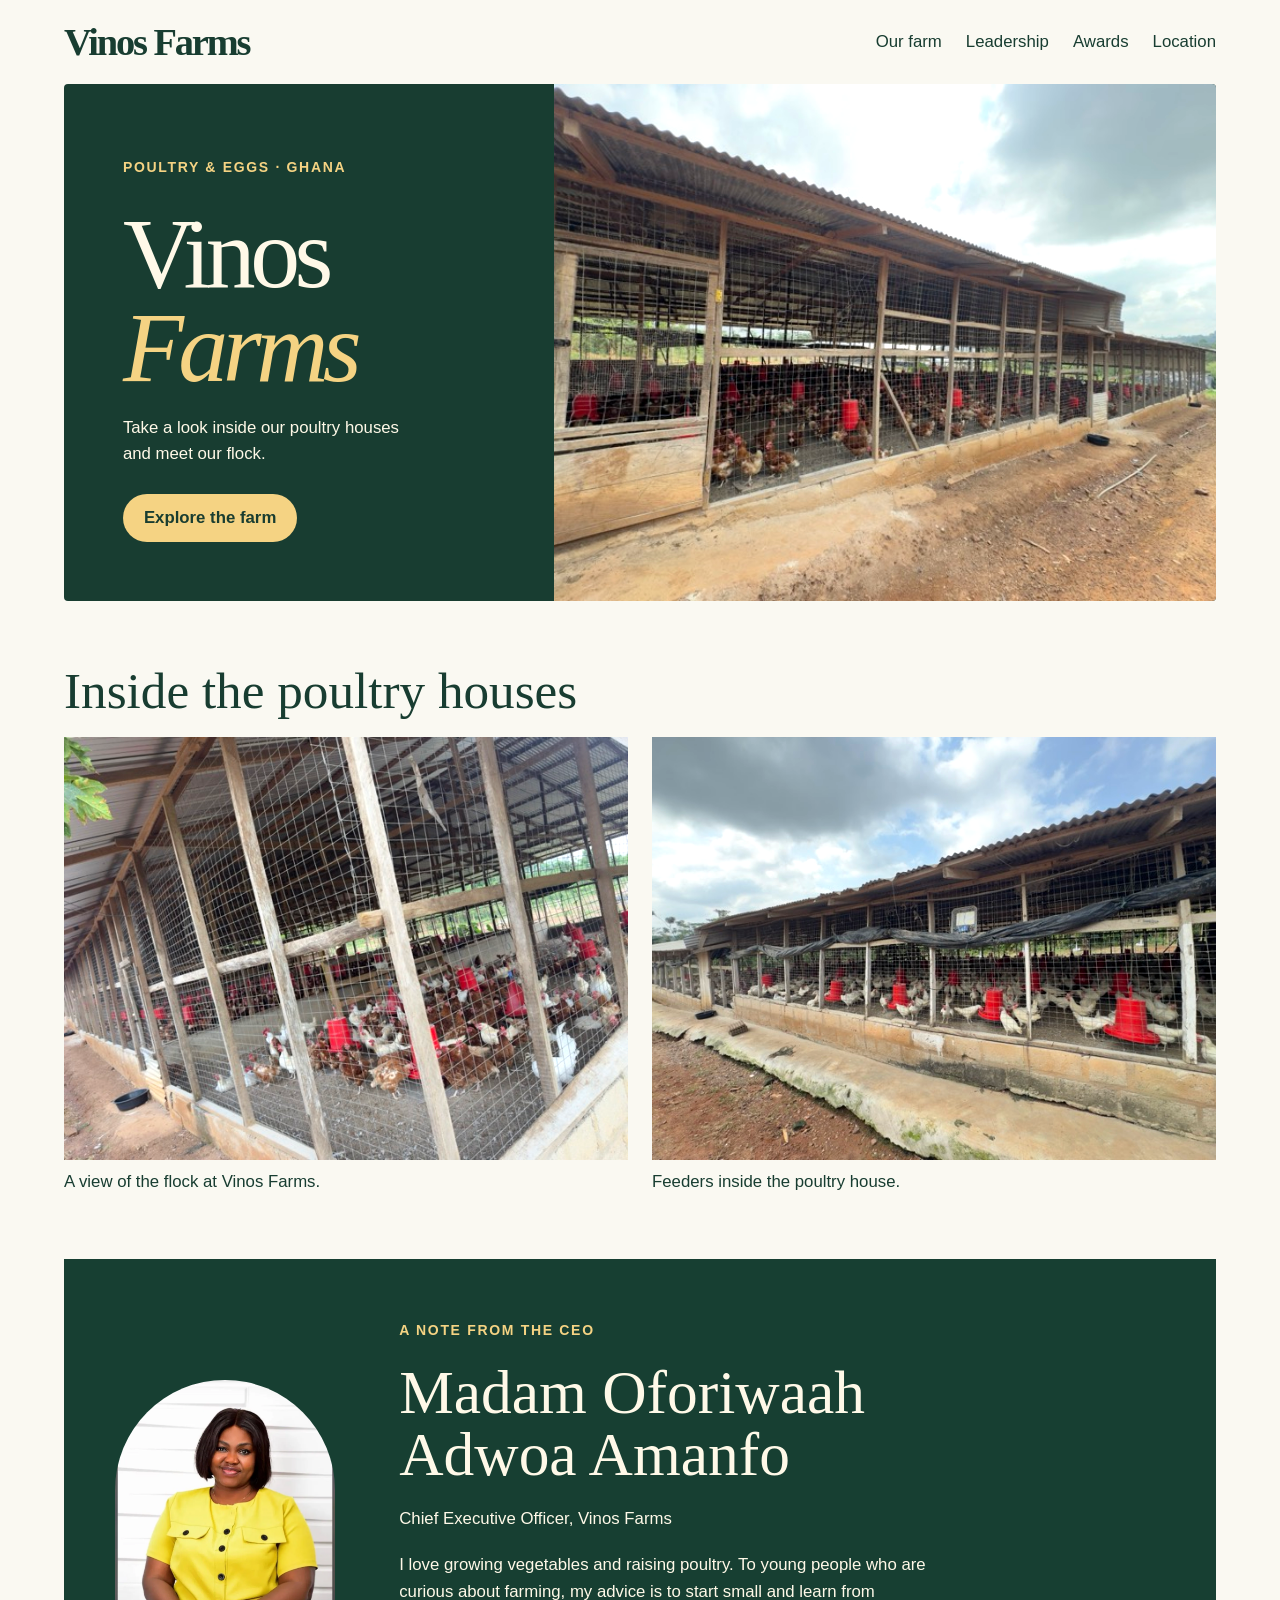
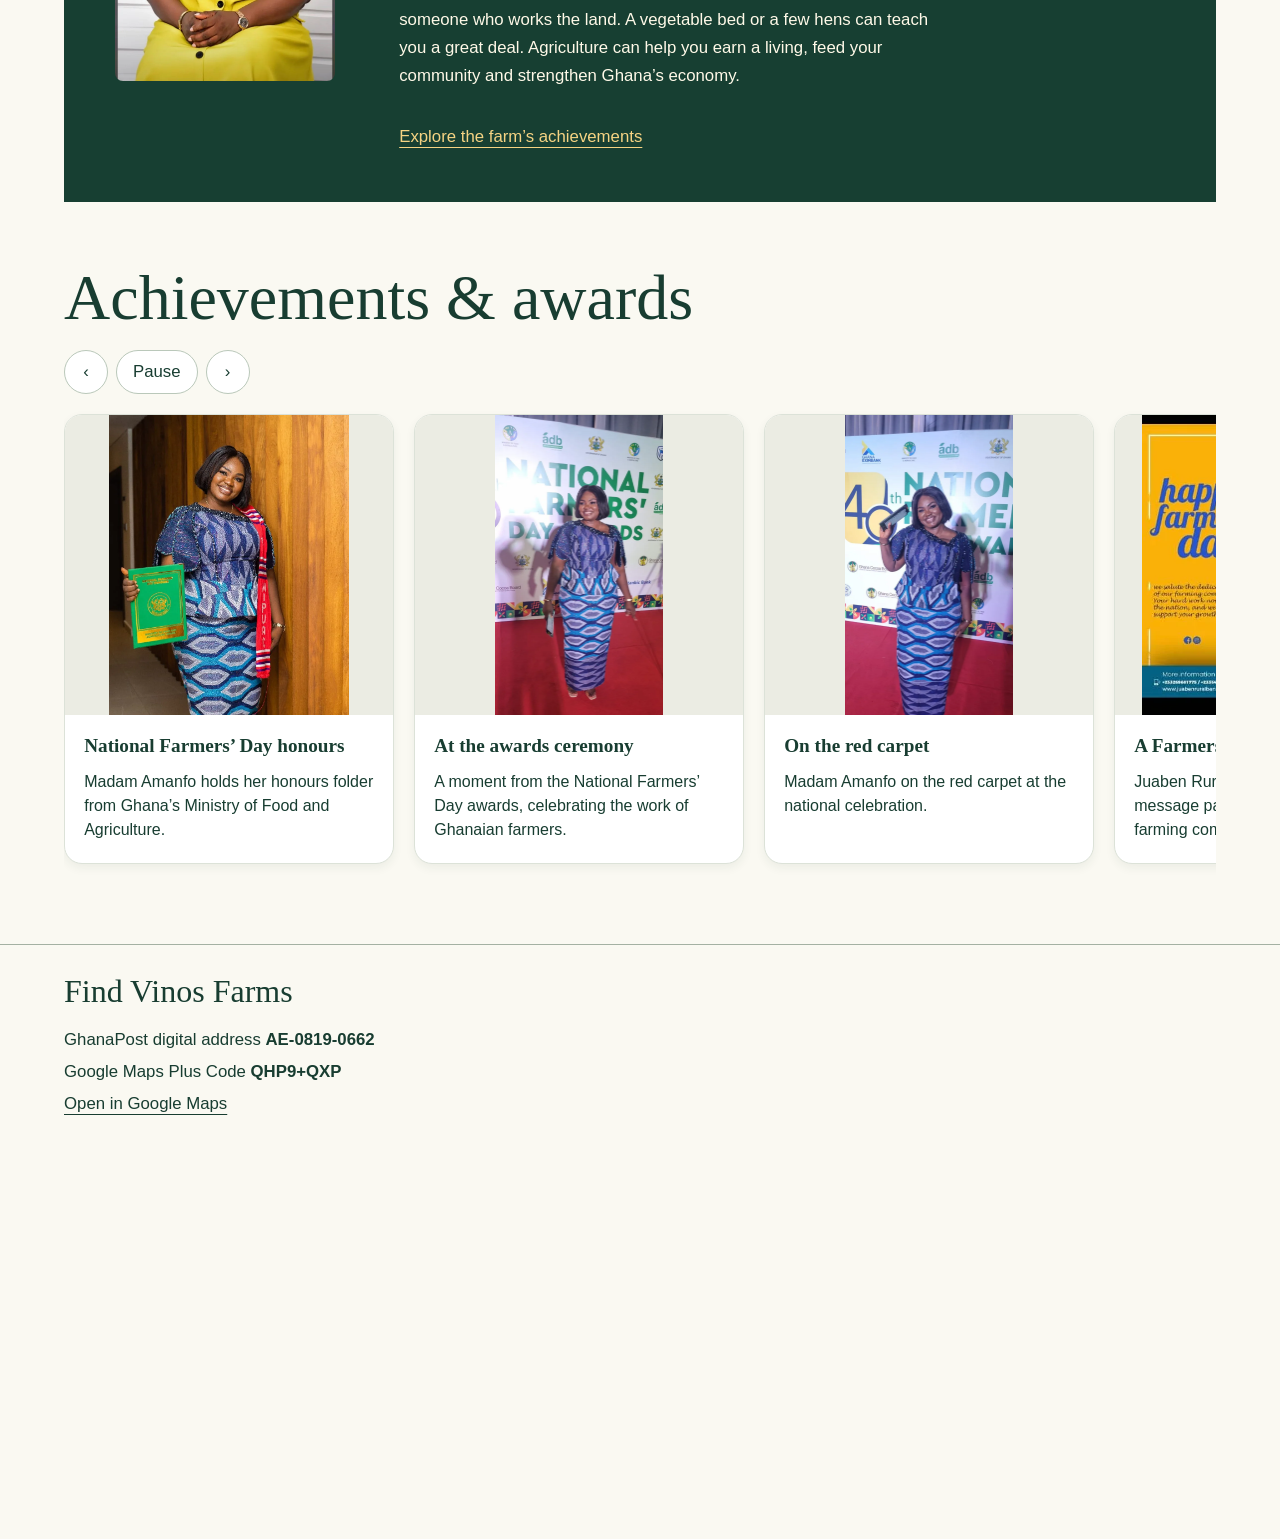
==== index.html @ a743b319 "Refresh cached styles for returning visitors" ====
<!doctype html>
<html lang="en">
<head>
<meta charset="utf-8">
<meta name="viewport" content="width=device-width,initial-scale=1">
<meta name="theme-color" content="#183d31">
<title>Vinos Farms | Poultry &amp; Eggs in Ghana</title>
<meta name="description" content="Explore Vinos Farms, a poultry and egg farm in Ghana. See our flock, meet CEO Madam Oforiwaah Adwoa Amanfo, and find the farm on Google Maps.">
<link rel="canonical" href="https://elvisfrimpong-da.github.io/vinos-farms/">
<link rel="stylesheet" href="styles.css?v=awards-carousel">
</head>
<body>
<header>
<a class="brand" href="#">Vinos Farms</a>
<nav aria-label="Main navigation">
<a href="#farm">Our farm</a>
<a href="#ceo">Leadership</a>
<a href="#awards">Awards</a>
<a href="#location">Location</a>
</nav>
</header>
<main>
<section class="hero">
<div class="intro">
<p class="eyebrow">Poultry &amp; eggs · Ghana</p>
<h1>Vinos <em>Farms</em></h1>
<p>Take a look inside our poultry houses and meet our flock.</p>
<a class="button" href="#farm">Explore the farm</a>
</div>
<img src="images/poultry-house.jpg" alt="View down the length of a Vinos Farms poultry house under a cloudy sky">
</section>
<section class="gallery" id="farm">
<h2>Inside the poultry houses</h2>
<div class="photos">
<figure>
<img loading="lazy" src="images/farm-flock.jpg" alt="A view of the flock at Vinos Farms.">
<figcaption>A view of the flock at Vinos Farms.</figcaption>
</figure>
<figure>
<img loading="lazy" src="images/feeders.jpg" alt="Feeders inside the poultry house.">
<figcaption>Feeders inside the poultry house.</figcaption>
</figure>
</div>
</section>
<section id="ceo" class="leadership">
  <img loading="lazy" src="images/ceo.webp" alt="Madam Oforiwaah Adwoa Amanfo in a yellow dress">
  <div><p class="eyebrow">A note from the CEO</p>
    <h2>Madam Oforiwaah Adwoa Amanfo</h2>
    <p>Chief Executive Officer, Vinos Farms</p>
    <p class="ceo-note">I love growing vegetables and raising poultry. To young people who are curious about farming, my advice is to start small and learn from someone who works the land. A vegetable bed or a few hens can teach you a great deal. Agriculture can help you earn a living, feed your community and strengthen Ghana’s economy.</p>
    <a href="#awards">Explore the farm’s achievements</a>
  </div>
</section>
<section id="awards" class="awards">
  <h2>Achievements &amp; awards</h2>
  <div class="award-controls" hidden>
    <button type="button" id="previous-award" aria-label="Previous award">‹</button>
    <button type="button" id="toggle-awards">Pause</button>
    <button type="button" id="next-award" aria-label="Next award">›</button>
  </div>
  <div class="awards-grid" tabindex="0" role="region" aria-label="Farm recognition photos">
    <figure>
      <a href="images/national-honours.webp"><img loading="lazy" src="images/national-honours.webp" alt="Madam Amanfo holding the green National Farmers’ Day Honours folder."></a>
      <figcaption><strong>National Farmers’ Day honours</strong><p>Madam Amanfo holds her honours folder from Ghana’s Ministry of Food and Agriculture.</p></figcaption>
    </figure>
    <figure>
      <a href="images/awards-portrait.webp"><img loading="lazy" src="images/awards-portrait.webp" alt="Portrait at the National Farmers’ Day awards backdrop."></a>
      <figcaption><strong>At the awards ceremony</strong><p>A moment from the National Farmers’ Day awards, celebrating the work of Ghanaian farmers.</p></figcaption>
    </figure>
    <figure>
      <a href="images/awards-ceremony.webp"><img loading="lazy" src="images/awards-ceremony.webp" alt="A second photograph from the National Farmers’ Day ceremony."></a>
      <figcaption><strong>On the red carpet</strong><p>Madam Amanfo on the red carpet at the national celebration.</p></figcaption>
    </figure>
    <figure>
      <a href="images/farmers-day.webp"><img loading="lazy" src="images/farmers-day.webp" alt="Juaben Rural Bank’s Farmers’ Day poster featuring a poultry farmer."></a>
      <figcaption><strong>A Farmers’ Day tribute</strong><p>Juaben Rural Bank’s Farmers’ Day message pays tribute to Ghana’s farming community.</p></figcaption>
    </figure>
  </div>
</section>
<!-- Add confirmed, dated farm milestones here. -->
</main>
<footer id="location">
<h2>Find Vinos Farms</h2>
<p>GhanaPost digital address <strong>AE-0819-0662</strong>
</p>
<p>Google Maps Plus Code <strong>QHP9+QXP</strong>
</p>
<p>
<a href="https://www.google.com/maps/search/?api=1&amp;query=QHP9%2BQXP%2C%20Ejisu%2C%20Ghana">Open in Google Maps</a>
</p>
<iframe title="Vinos Farms location on Google Maps" loading="lazy" allowfullscreen referrerpolicy="no-referrer-when-downgrade" src="https://maps.google.com/maps?q=QHP9%2BQXP%2C%20Ejisu%2C%20Ghana&amp;z=16&amp;output=embed">
</iframe>
</footer>
<script src="awards.js" defer></script>
</body>
</html>
---- styles.css ----
* {
  box-sizing:border-box
}

html {
  scroll-behavior:smooth
}

body {
  margin:0;
  background:#faf9f2;
  color:#183d31;
  font:1.05rem/1.55 "DM Sans",Arial,sans-serif
}

header,main,footer {
  max-width:1300px;
  margin:auto;
  padding:0 clamp(20px,5vw,75px)
}

header,nav {
  display:flex;
  align-items:center;
  justify-content:space-between;
  gap:24px
}

header {
  padding-block:20px
}

a {
  color:inherit;
  text-underline-offset:5px
}

nav a {
  text-decoration:none
}

nav a:hover {
  text-decoration:underline
}

.brand {
  font:bold 1.6rem Georgia,serif;
  text-decoration:none
}

.hero {
  background:#183d31;
  color:#fff9e8;
  display:grid;
  grid-template-columns: .85fr 1.15fr;
  border-radius:4px;
  overflow:hidden
}

.intro {
  align-self:center;
  padding:clamp(26px,4.6vw,70px)
}

h1,h2 {
  font:normal clamp(2.4rem,5vw,4.8rem)/1.01 Georgia,serif;
  margin:0 0 20px
}

h1 {
  font-size:clamp(3rem,6vw,5.7rem)
}

.intro p {
  max-width:30ch
}

.button {
  background:#f5d383;
  display:inline-block;
  color:#193d30;
  padding:11px 21px;
  border-radius:30px;
  text-decoration:none;
  font-weight:600;
  margin-top:10px
}

img {
  display:block;
  width:100%;
  object-fit:cover;
  filter:brightness(1.035) contrast(1.055) saturate(1.06)
}

.hero img {
  height:100%;
  min-height:390px
}

.gallery {
  padding:64px 0
}

.gallery h2 {
  font-size:clamp(2.4rem,4vw,4rem)
}

.photos {
  display:grid;
  grid-template-columns:1fr 1fr;
  gap:24px
}

figure {
  margin:0
}

figure img {
  aspect-ratio:4/3
}

figcaption {
  margin-top:9px
}

footer {
  padding-block:30px 48px;
  border-top:1px solid #a4b1a3
}

footer h2 {
  font-size:2rem
}

footer p {
  margin:6px 0
}

@media(max-width:700px) {
  header {
  gap:10px
}

nav {
  gap:12px;
  font-size:.94rem
}

.brand {
  font-size:1.28rem
}

.hero,.photos {
  grid-template-columns:1fr
}

.hero img {
  height:auto;
  min-height:0
}

.gallery {
  padding:38px 0
}


}

@media(prefers-reduced-motion:reduce) {
  html {
  scroll-behavior:auto
}


}

 .leadership {
  padding:40px clamp(20px,4vw,60px);
  background:#e5eddf;
  margin-bottom:50px
}

.leadership h2 {
  max-width:18ch
}

.leadership p {
  margin:10px 0
}

iframe {
  width:100%;
  height:340px;
  border:0;
  margin-top:20px
}

@media(max-width:450px) {
  header {
  flex-wrap:wrap
}

nav {
  gap:18px
}


}


.brand { font-size: clamp(2rem, 3vw, 3.1rem); letter-spacing: -.055em; }
header, nav { flex-wrap: wrap; }
.hero h1 { font-size: clamp(4rem, 7.8vw, 7rem); letter-spacing: -.055em; line-height: .94; }
.hero h1 em { display: block; color: #f5d383; font-weight: normal; }
.eyebrow { font-size: .875rem; letter-spacing: .12em; text-transform: uppercase; font-weight: 700; }
.intro .eyebrow { color: #f5d383; margin-bottom: 1.8rem; }
.leadership { display: grid; grid-template-columns: minmax(0, .8fr) minmax(0, 1.2fr); align-items: center; padding: 0; background: #173f32; color: #fff9e8; }
.leadership img { filter: none; height: auto; }
.leadership div { padding: clamp(24px, 5vw, 72px); }
.leadership .eyebrow { color: #f5d383; margin-bottom: 1.25rem; }
.leadership h2 { font-size: clamp(2.4rem, 4.8vw, 4.6rem); }
.leadership a { display: inline-block; color: #f5d383; margin-top: 1rem; }
.awards { margin: 4rem 0; }
.awards h2 { font-size: clamp(2.4rem, 5vw, 4.4rem); }
.awards-grid { display: grid; gap: clamp(14px, 2vw, 28px); grid-template-columns: repeat(4, minmax(0, 1fr)); }
.awards figure img { aspect-ratio: 3/4; object-fit: contain; background: #ebece3; filter: none; }
.awards figcaption { font-family: Georgia, serif; font-size: 1.2rem; }
@media (max-width: 760px) {
  .awards-grid { grid-template-columns: repeat(2, minmax(0, 1fr)); }
  .leadership { grid-template-columns: 1fr; }
  .leadership img { max-height: 520px; object-fit: contain; }
}

.leadership { grid-template-columns: minmax(140px, 220px) 1fr; padding: clamp(24px, 4vw, 60px); gap: clamp(24px, 5vw, 72px); }
.leadership img { width: 100%; max-width: 220px; border-radius: 110px 110px 8px 8px; }
.leadership div { padding: 0; }
.leadership .ceo-note { max-width: 58ch; margin-block: 1.2rem; line-height: 1.65; }
.award-controls { display: flex; gap: .5rem; margin-bottom: 1rem; }
.award-controls[hidden] { display: none; }
.award-controls button { background: #fff; border: 1px solid #bac8ba; color: #183d31; border-radius: 2rem; min-width: 44px; min-height: 44px; padding: .45rem 1rem; font: inherit; cursor: pointer; }
.awards-grid { display: flex; gap: 20px; overflow-x: auto; scroll-snap-type: x mandatory; padding: 4px 2px 16px; }
.awards-grid figure { flex: 0 0 min(78%, 330px); scroll-snap-align: start; background: white; border: 1px solid #dce2d8; border-radius: 18px; overflow: hidden; box-shadow: 0 4px 10px #183d3110; }
.awards-grid figure img { height: clamp(210px, 28vw, 300px); aspect-ratio: auto; }
.awards-grid figcaption { padding: 1rem 1.2rem 1.3rem; margin: 0; }
.awards-grid figcaption p { font: 1rem/1.5 Arial, sans-serif; margin: .55rem 0 0; }
@media (max-width: 640px) {
  .leadership { grid-template-columns: 1fr; }
  .leadership img { max-width: 140px; }
}
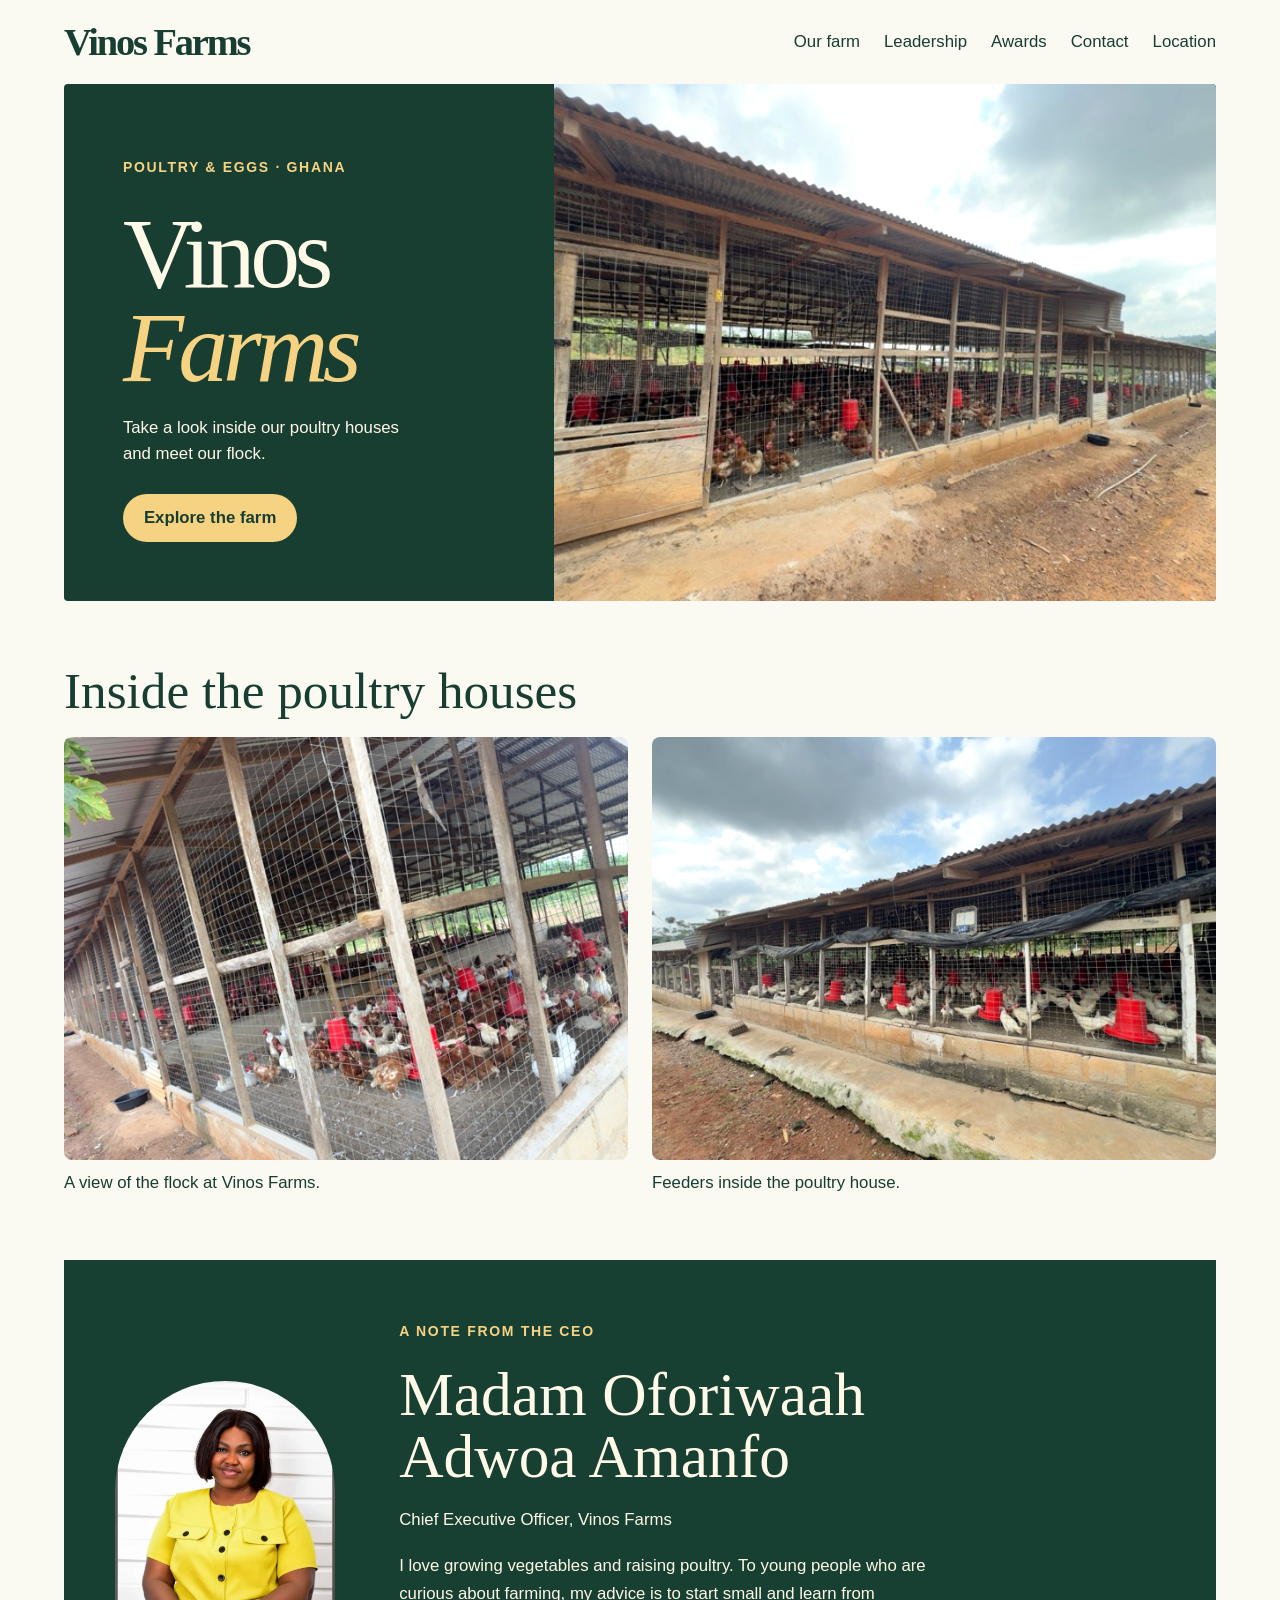
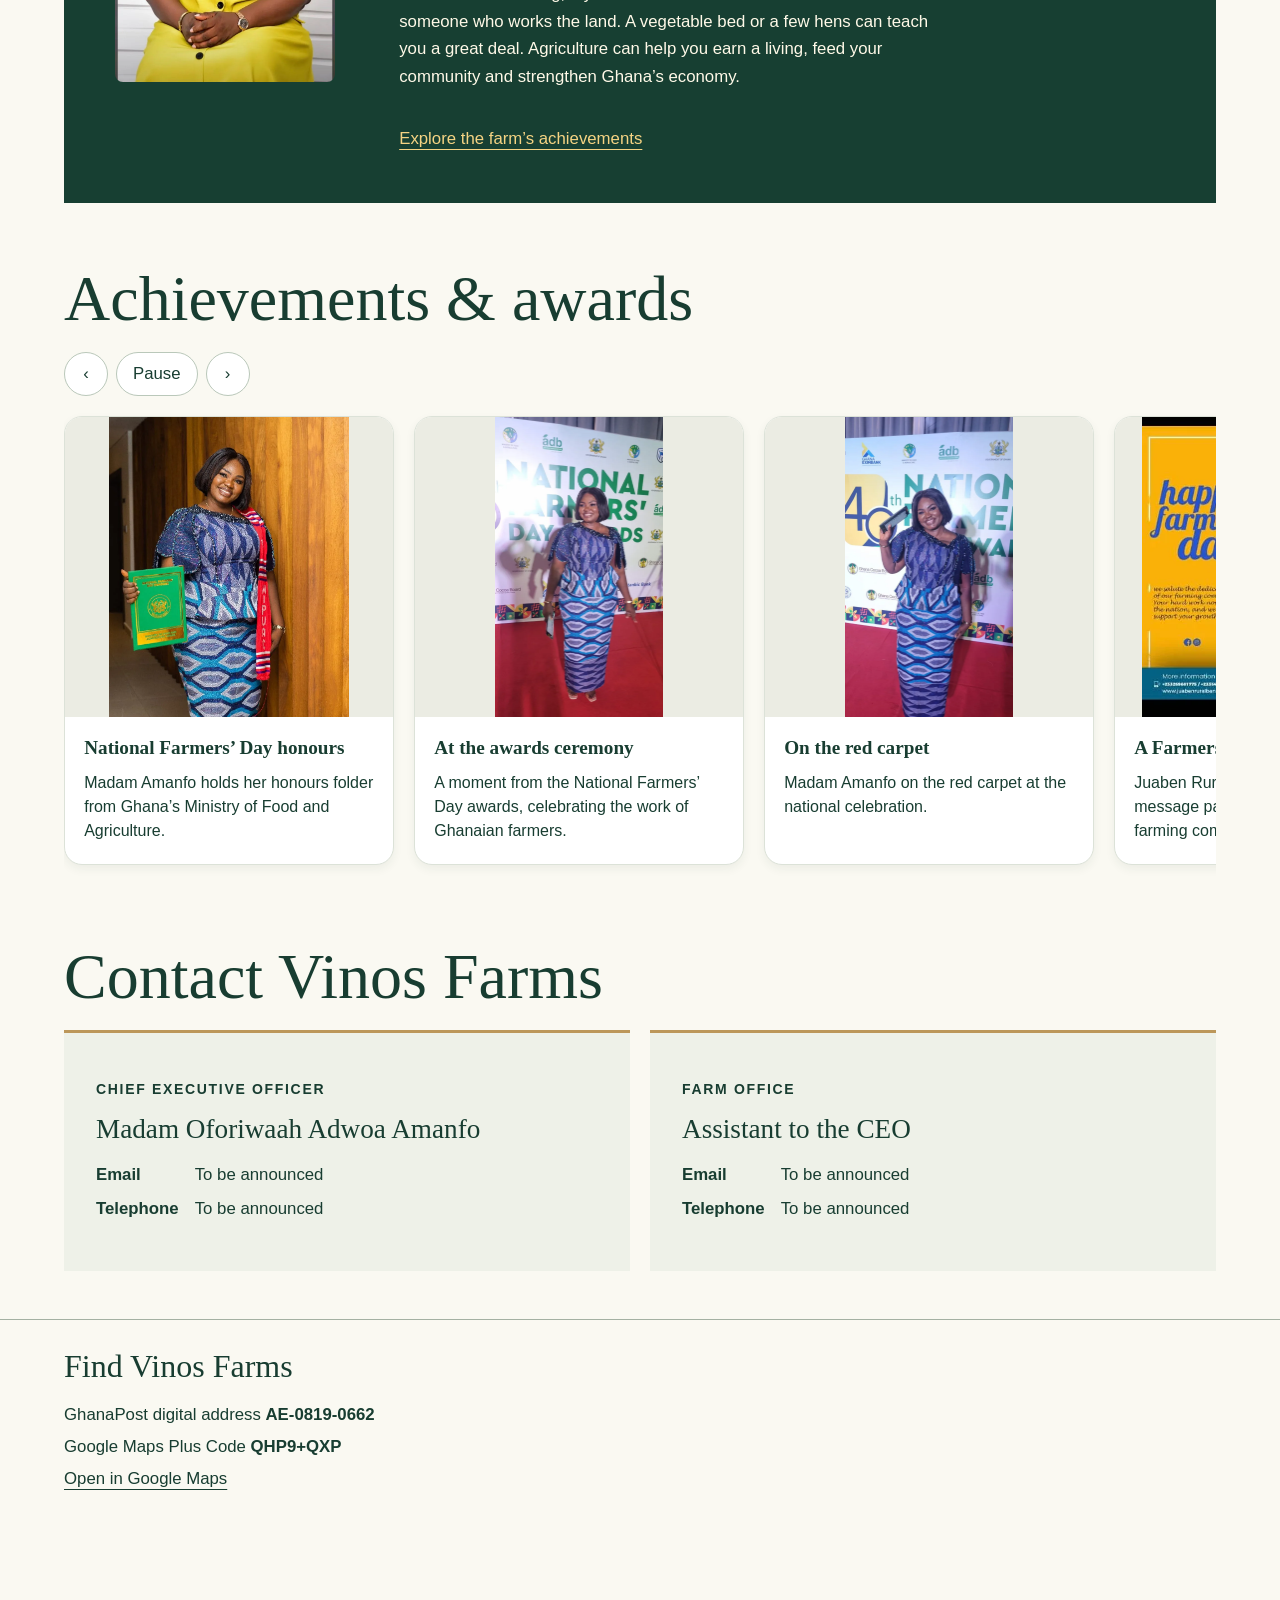
==== commit fefa4ec2: "Align poultry photos, add farm contacts and advance each awards card automatically" ====
--- a/index.html
+++ b/index.html
@@ -7,7 +7,7 @@
 <title>Vinos Farms | Poultry &amp; Eggs in Ghana</title>
 <meta name="description" content="Explore Vinos Farms, a poultry and egg farm in Ghana. See our flock, meet CEO Madam Oforiwaah Adwoa Amanfo, and find the farm on Google Maps.">
 <link rel="canonical" href="https://elvisfrimpong-da.github.io/vinos-farms/">
-<link rel="stylesheet" href="styles.css?v=awards-carousel">
+<link rel="stylesheet" href="styles.css?v=gallery-contact">
 </head>
 <body>
 <header>
@@ -16,6 +16,7 @@
 <a href="#farm">Our farm</a>
 <a href="#ceo">Leadership</a>
 <a href="#awards">Awards</a>
+<a href="#contact">Contact</a>
 <a href="#location">Location</a>
 </nav>
 </header>
@@ -77,7 +78,25 @@
     </figure>
   </div>
 </section>
-<!-- Add confirmed, dated farm milestones here. -->
+<section id="contact" class="contacts" aria-labelledby="contact-heading">
+  <h2 id="contact-heading">Contact Vinos Farms</h2>
+  <div class="contact-grid">
+    <article>
+      <p class="eyebrow">Chief Executive Officer</p>
+      <h3>Madam Oforiwaah Adwoa Amanfo</h3>
+      <!-- Replace the text in each dd with the public email or telephone number. -->
+      <dl><dt>Email</dt><dd>To be announced</dd>
+          <dt>Telephone</dt><dd>To be announced</dd></dl>
+    </article>
+    <article>
+      <p class="eyebrow">Farm office</p>
+      <h3>Assistant to the CEO</h3>
+      <!-- Add the assistant’s name above and public contact details below. -->
+      <dl><dt>Email</dt><dd>To be announced</dd>
+          <dt>Telephone</dt><dd>To be announced</dd></dl>
+    </article>
+  </div>
+</section>
 </main>
 <footer id="location">
 <h2>Find Vinos Farms</h2>
@@ -91,6 +110,6 @@
 <iframe title="Vinos Farms location on Google Maps" loading="lazy" allowfullscreen referrerpolicy="no-referrer-when-downgrade" src="https://maps.google.com/maps?q=QHP9%2BQXP%2C%20Ejisu%2C%20Ghana&amp;z=16&amp;output=embed">
 </iframe>
 </footer>
-<script src="awards.js" defer></script>
+<script src="awards.js?v=autoplay" defer></script>
 </body>
 </html>
--- a/styles.css
+++ b/styles.css
@@ -249,3 +249,24 @@
   .leadership { grid-template-columns: 1fr; }
   .leadership img { max-width: 140px; }
 }
+
+.photos { grid-template-columns: repeat(2, minmax(0, 1fr)); align-items: start; }
+.photos figure { min-width: 0; }
+.photos img { width: 100%; height: auto; aspect-ratio: 4 / 3; object-fit: cover; border-radius: 8px; }
+.photos figcaption { margin: 0; padding-top: .65rem; }
+nav { row-gap: .4rem; }
+.contacts { margin: 3rem 0; }
+.contact-grid { display: grid; grid-template-columns: repeat(2, minmax(0, 1fr)); gap: 1.25rem; }
+.contact-grid article { padding: clamp(1.25rem, 3vw, 2rem); border-top: 3px solid #bc975a; background: #eef1e8; }
+.contact-grid h3 { font: normal 1.7rem Georgia, serif; margin: .5rem 0 1rem; }
+.contact-grid dl { display: grid; grid-template-columns: max-content 1fr; gap: .5rem 1rem; }
+.contact-grid dd { margin: 0; overflow-wrap: anywhere; }
+.contact-grid dt { font-weight: 600; }
+.awards-grid { --card-width: min(78%, 330px); }
+.awards-grid figure { flex-basis: var(--card-width); }
+.awards-grid::after { content: ""; flex: 0 0 max(0px, calc(100% - var(--card-width) - 20px)); }
+@media (max-width: 600px) {
+  .photos { gap: 12px; }
+  .photos figcaption { font-size: .94rem; }
+  .contact-grid { grid-template-columns: 1fr; }
+}
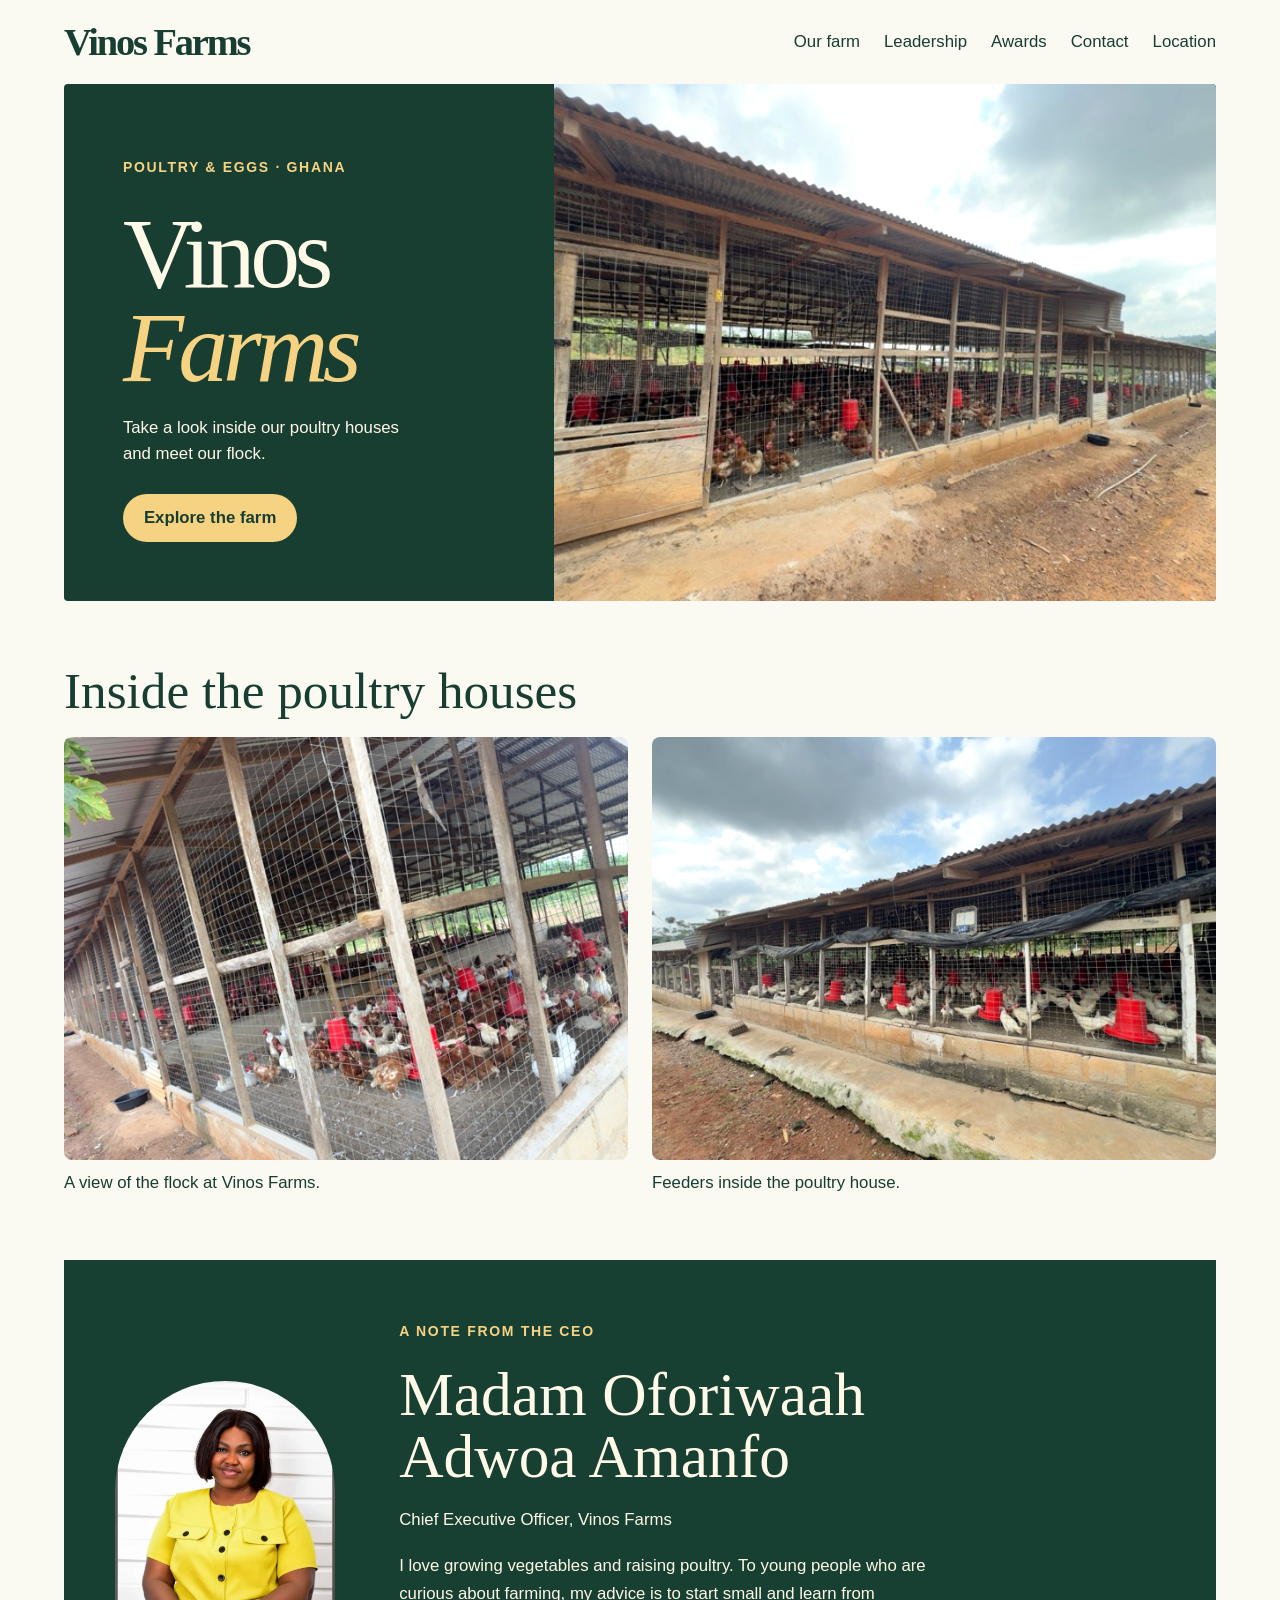
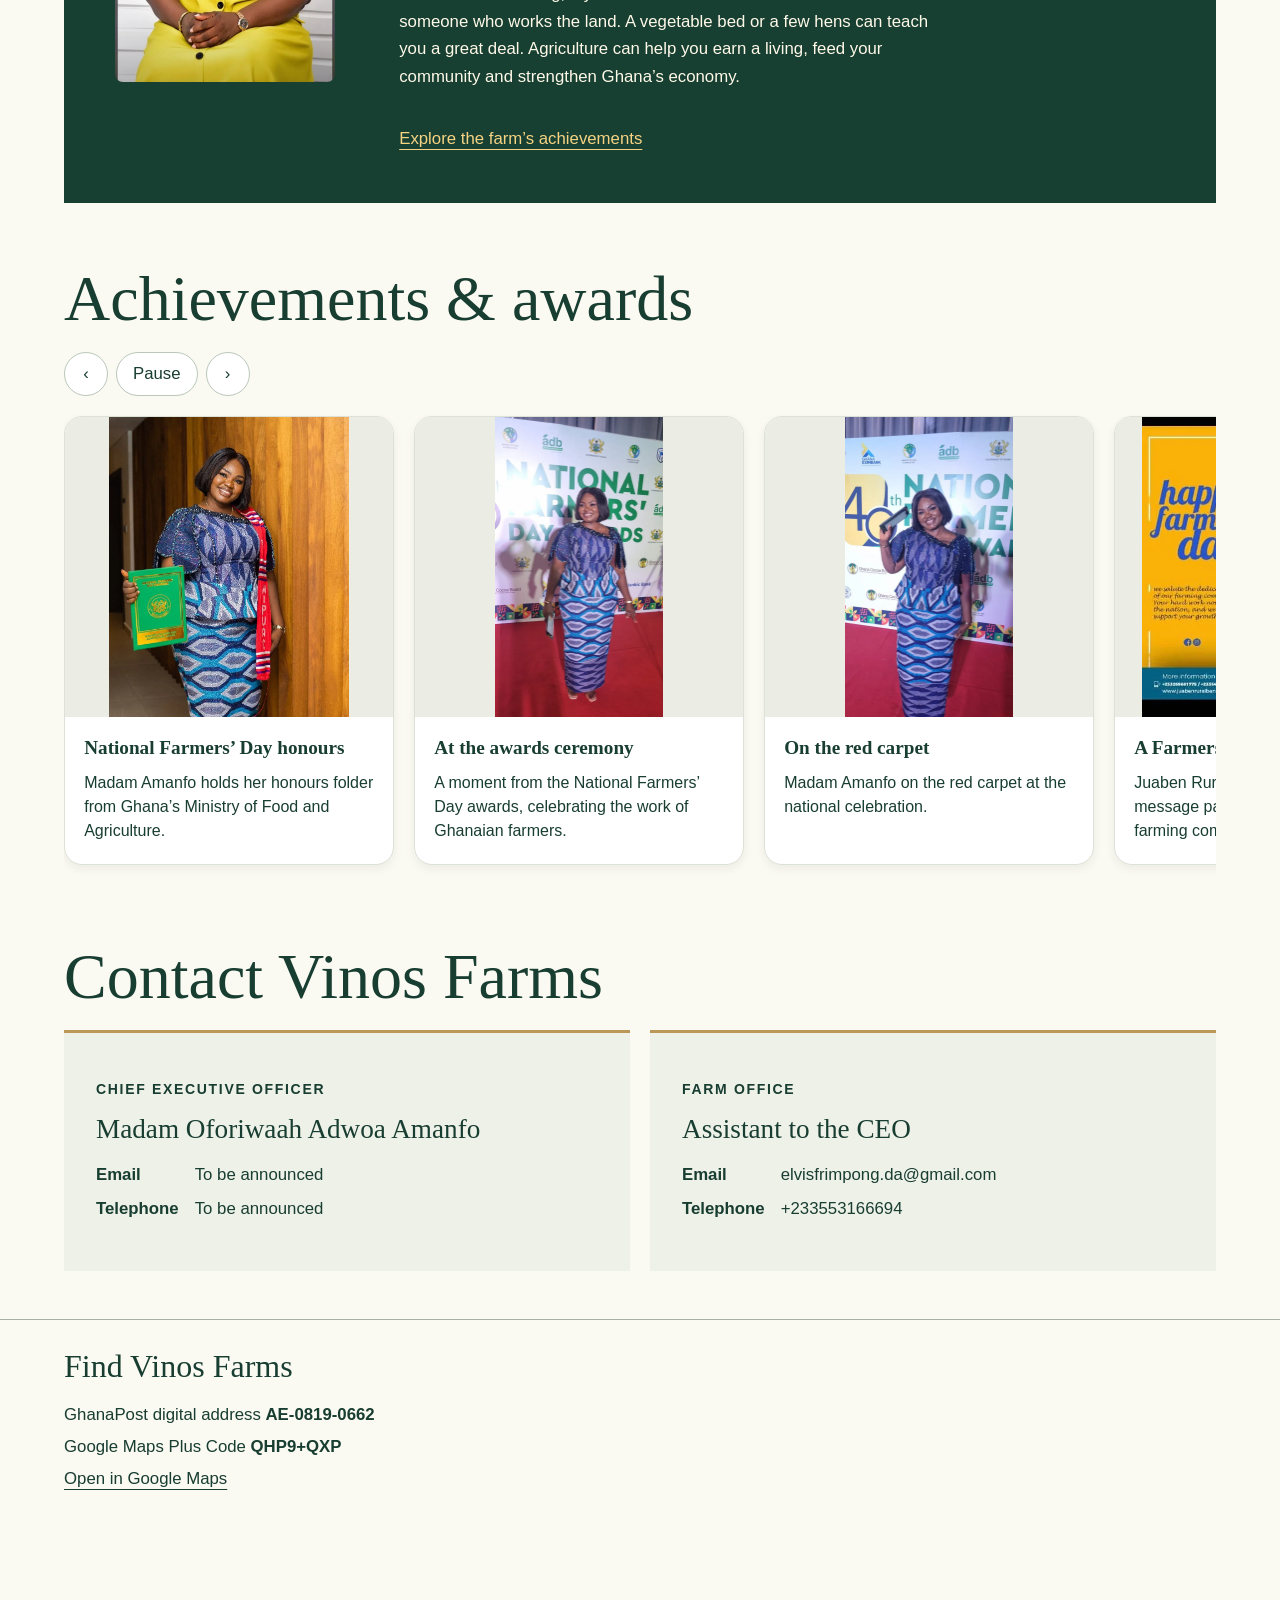
==== commit 8cddf4f3: "Update contact details for assistant to the CEO" ====
--- a/index.html
+++ b/index.html
@@ -92,8 +92,8 @@
       <p class="eyebrow">Farm office</p>
       <h3>Assistant to the CEO</h3>
       <!-- Add the assistant’s name above and public contact details below. -->
-      <dl><dt>Email</dt><dd>To be announced</dd>
-          <dt>Telephone</dt><dd>To be announced</dd></dl>
+      <dl><dt>Email</dt><dd>elvisfrimpong.da@gmail.com</dd>
+          <dt>Telephone</dt><dd>+233553166694</dd></dl>
     </article>
   </div>
 </section>
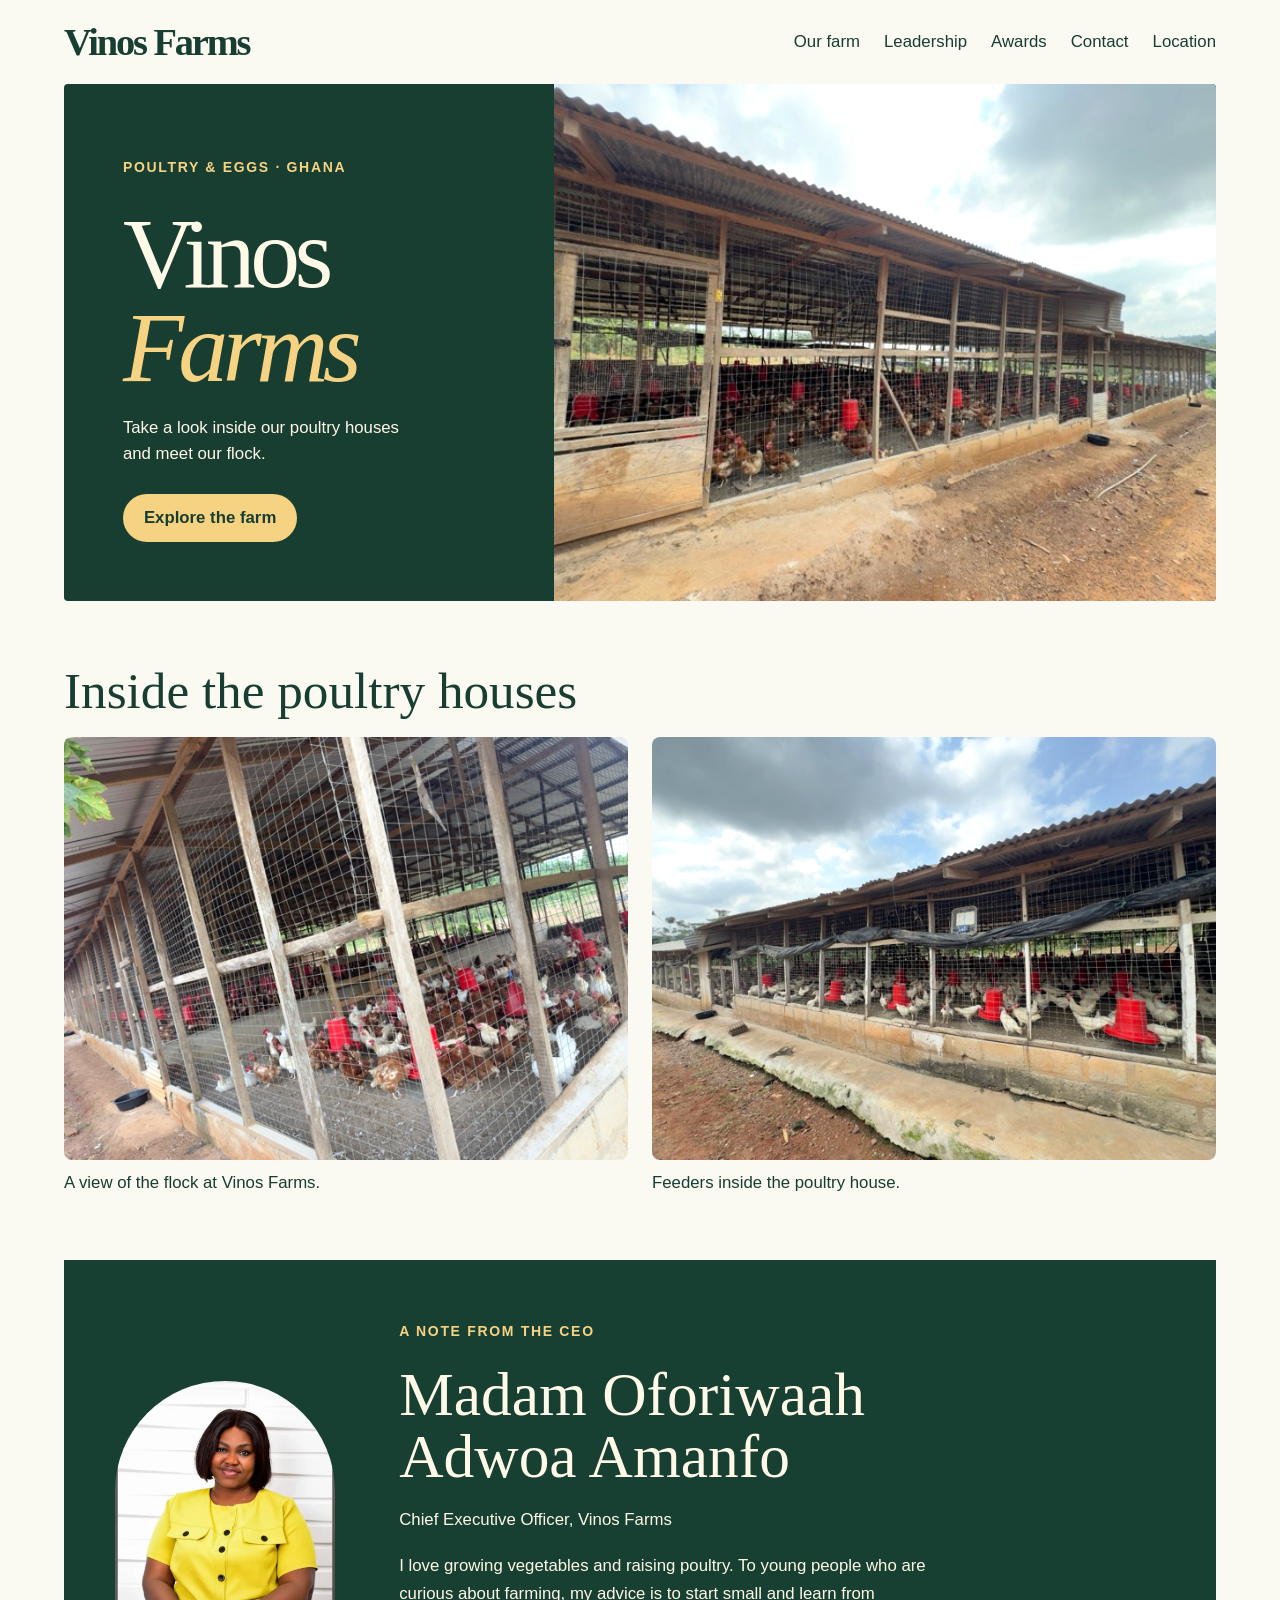
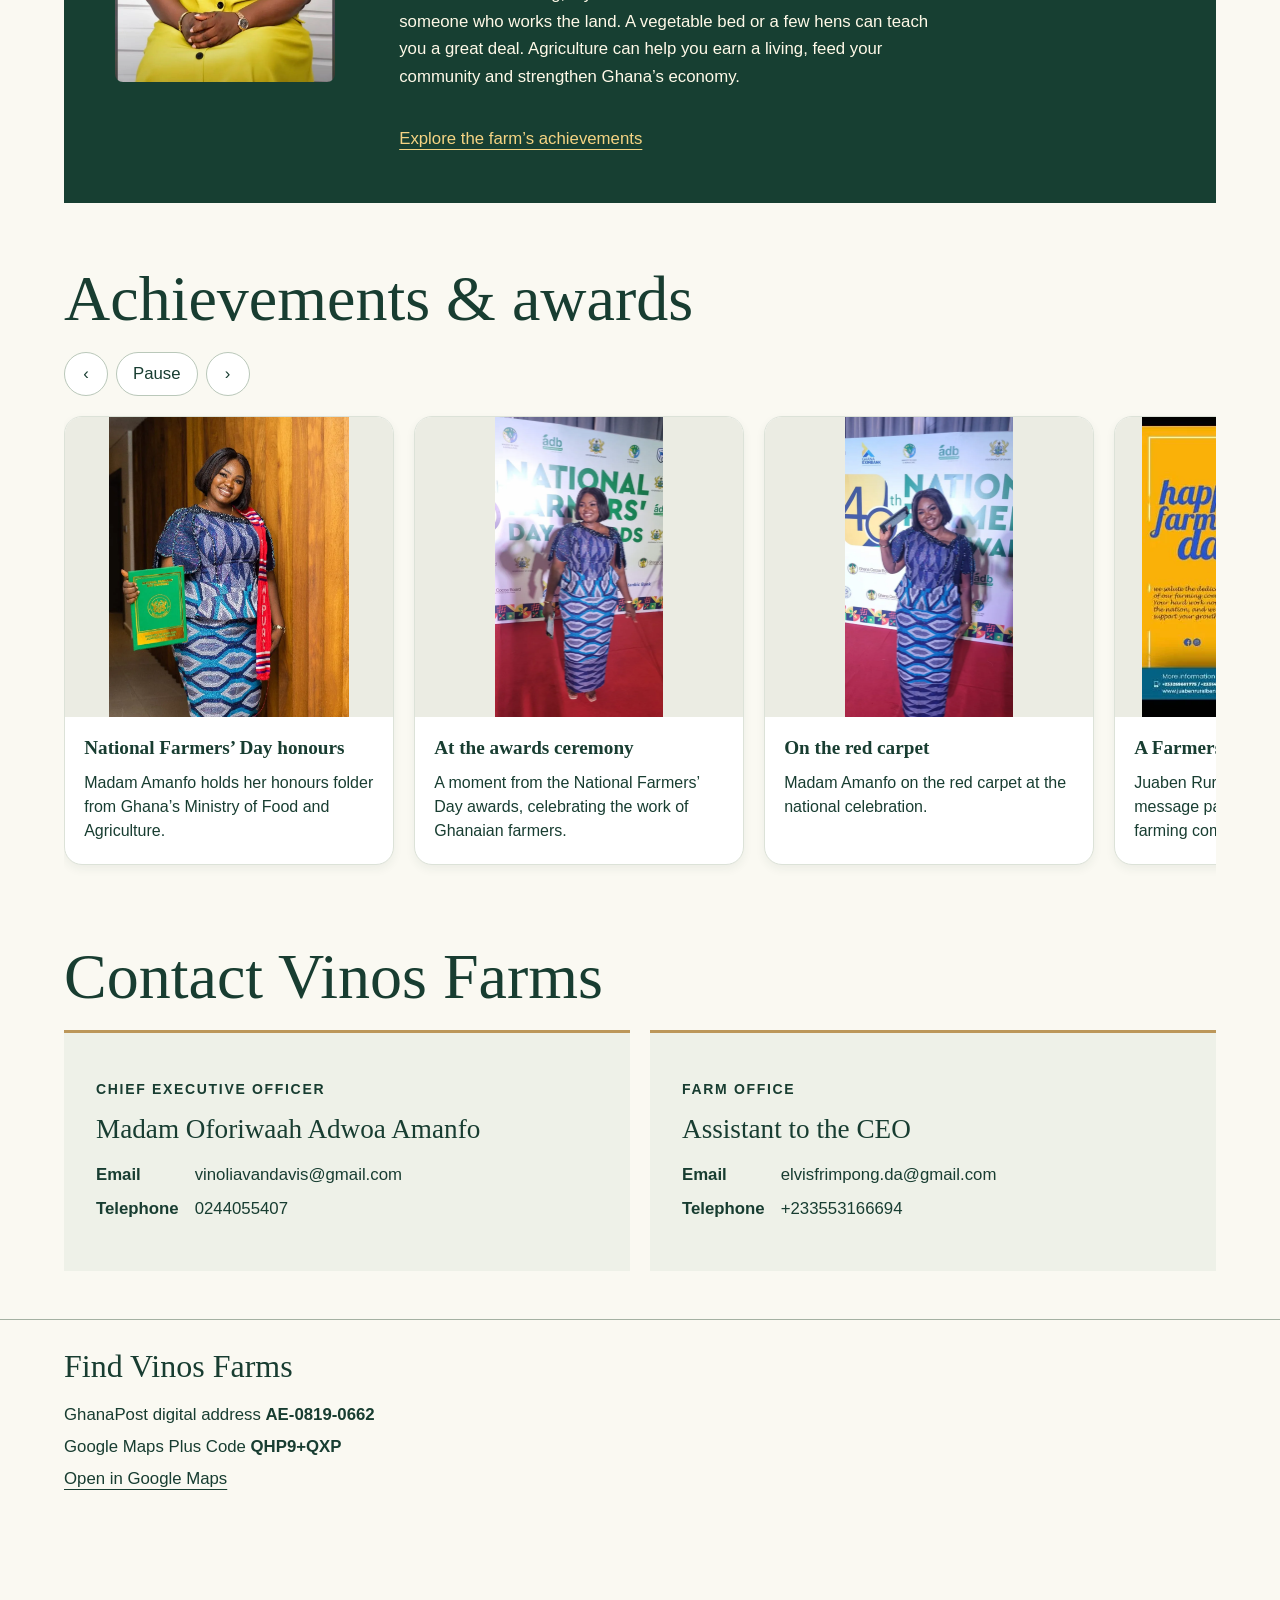
==== commit 99d9ec5b: "Update contact information for CEO" ====
--- a/index.html
+++ b/index.html
@@ -85,8 +85,8 @@
       <p class="eyebrow">Chief Executive Officer</p>
       <h3>Madam Oforiwaah Adwoa Amanfo</h3>
       <!-- Replace the text in each dd with the public email or telephone number. -->
-      <dl><dt>Email</dt><dd>To be announced</dd>
-          <dt>Telephone</dt><dd>To be announced</dd></dl>
+      <dl><dt>Email</dt><dd>vinoliavandavis@gmail.com</dd>
+          <dt>Telephone</dt><dd>0244055407</dd></dl>
     </article>
     <article>
       <p class="eyebrow">Farm office</p>
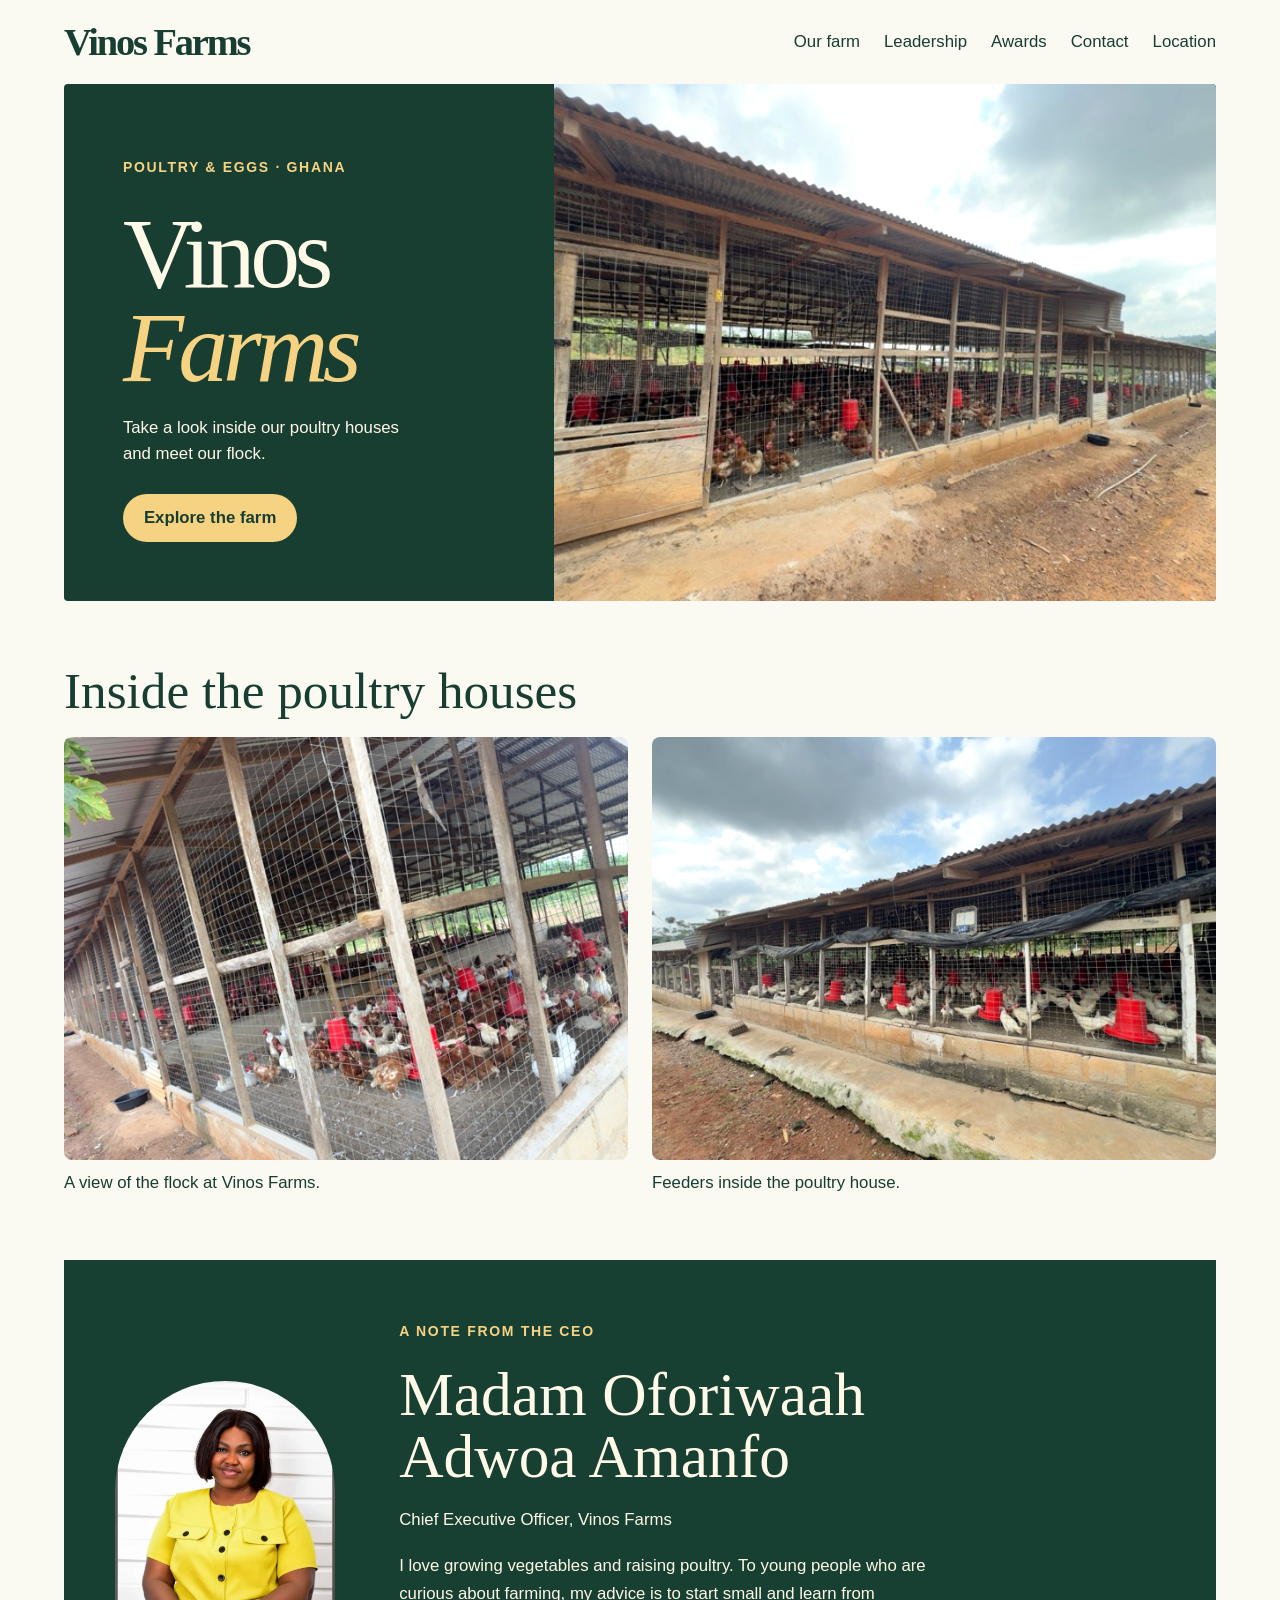
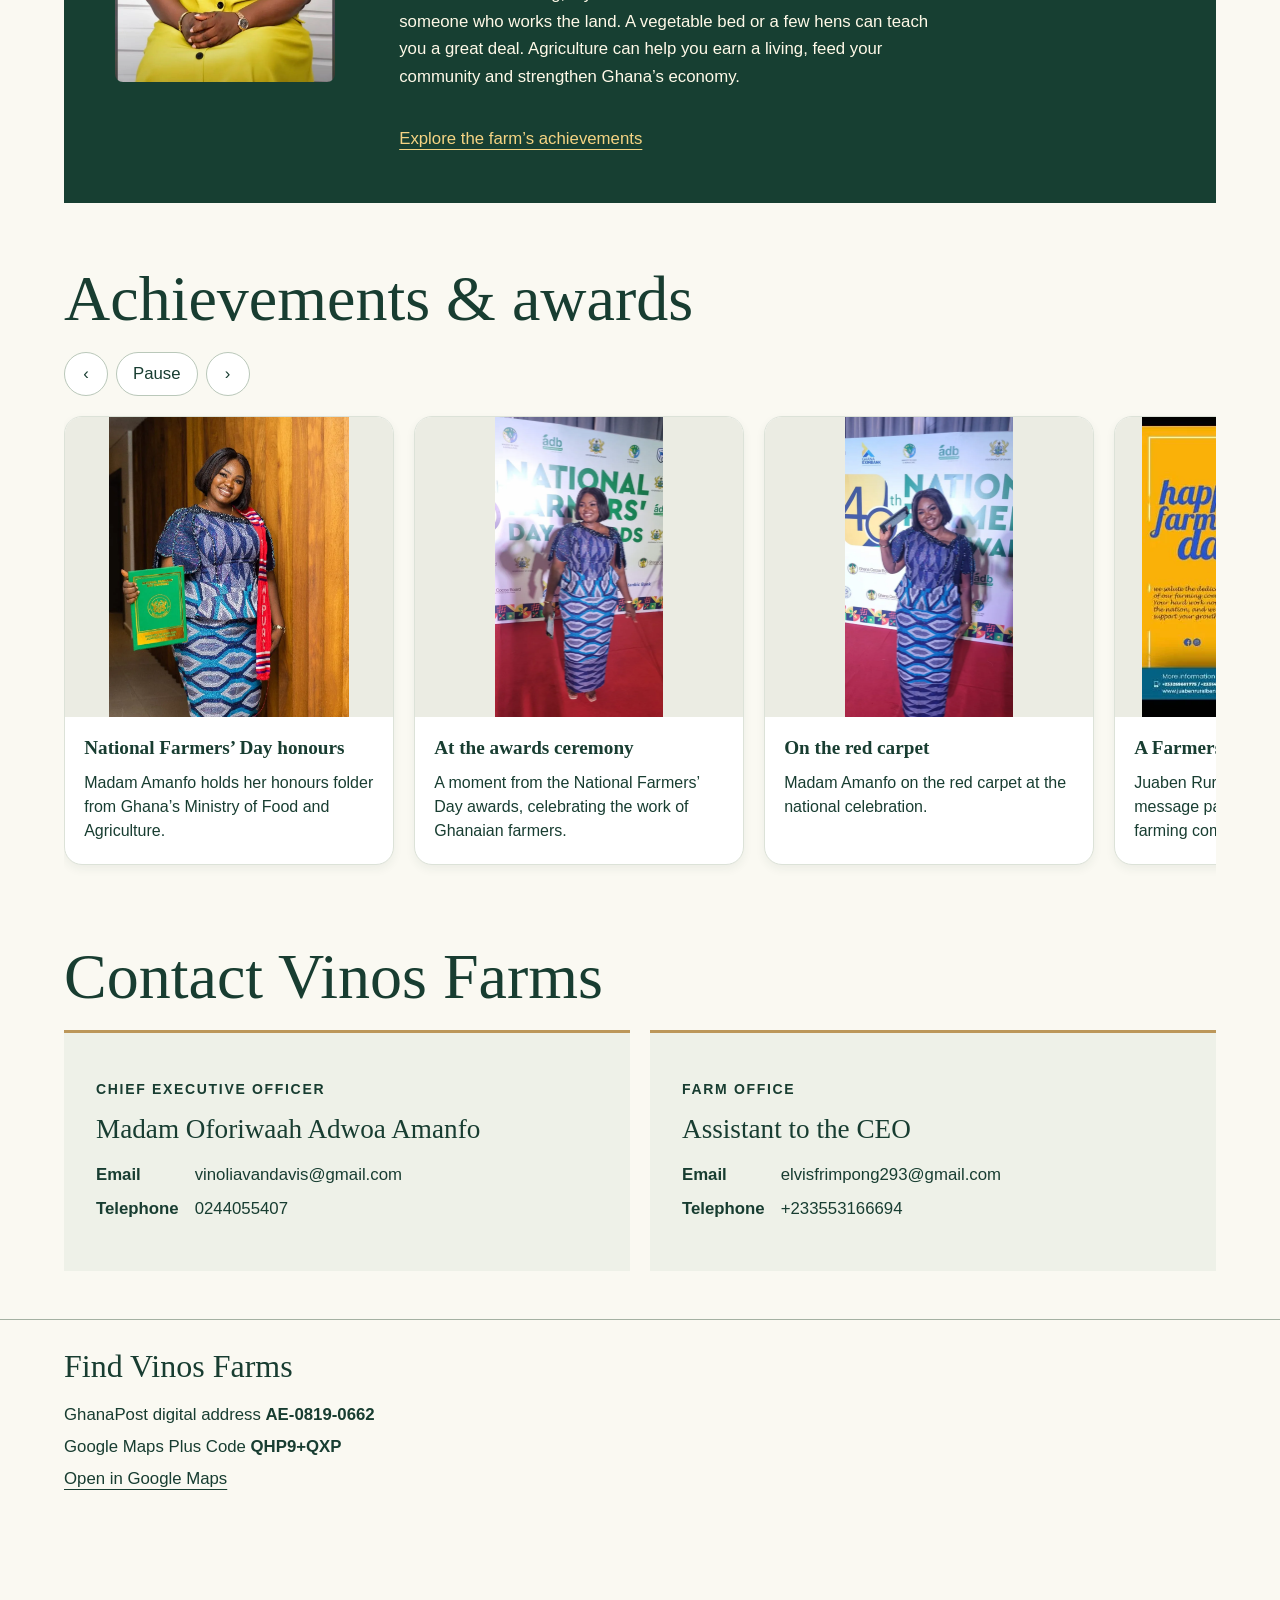
==== commit c1d15a4f: "Update index.html" ====
--- a/index.html
+++ b/index.html
@@ -92,7 +92,7 @@
       <p class="eyebrow">Farm office</p>
       <h3>Assistant to the CEO</h3>
       <!-- Add the assistant’s name above and public contact details below. -->
-      <dl><dt>Email</dt><dd>elvisfrimpong.da@gmail.com</dd>
+      <dl><dt>Email</dt><dd>elvisfrimpong293@gmail.com</dd>
           <dt>Telephone</dt><dd>+233553166694</dd></dl>
     </article>
   </div>
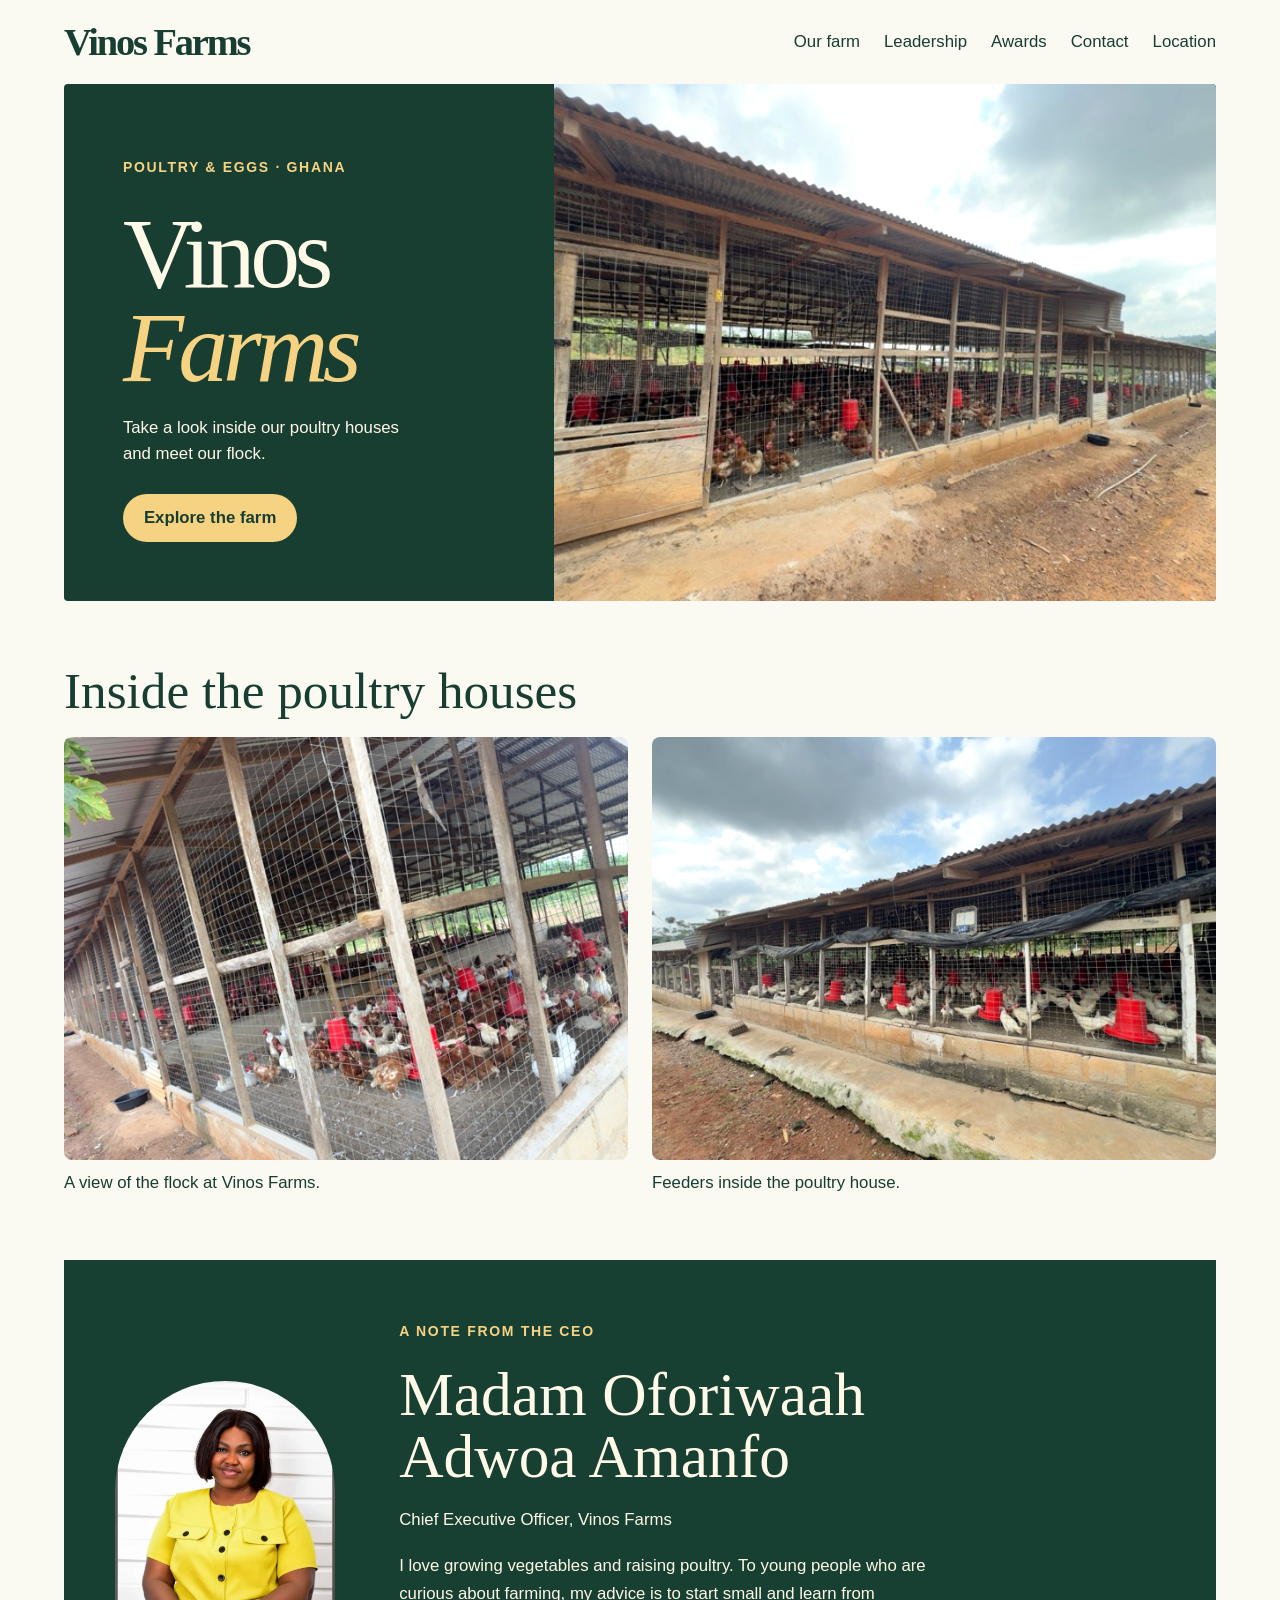
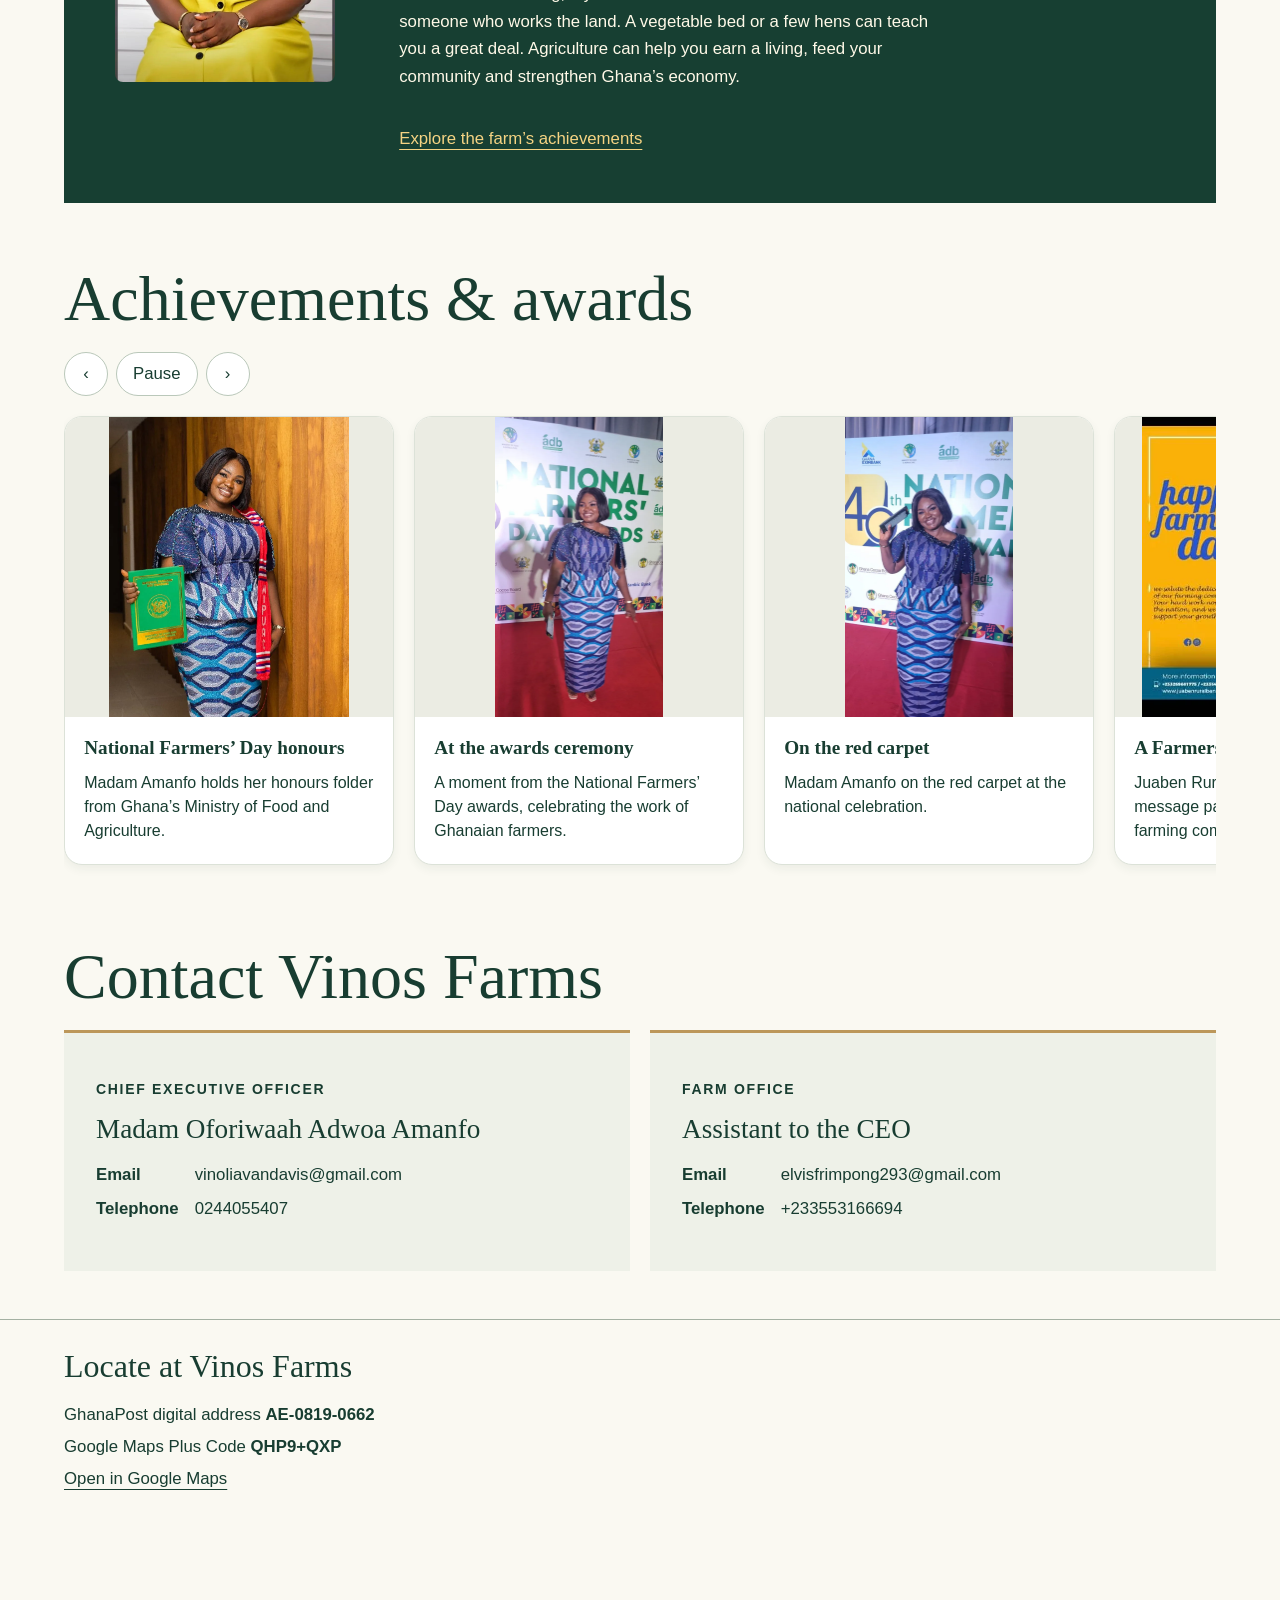
==== commit 5359cc3f: "Update contact details and modify footer heading" ====
--- a/index.html
+++ b/index.html
@@ -84,14 +84,12 @@
     <article>
       <p class="eyebrow">Chief Executive Officer</p>
       <h3>Madam Oforiwaah Adwoa Amanfo</h3>
-      <!-- Replace the text in each dd with the public email or telephone number. -->
       <dl><dt>Email</dt><dd>vinoliavandavis@gmail.com</dd>
           <dt>Telephone</dt><dd>0244055407</dd></dl>
     </article>
     <article>
       <p class="eyebrow">Farm office</p>
       <h3>Assistant to the CEO</h3>
-      <!-- Add the assistant’s name above and public contact details below. -->
       <dl><dt>Email</dt><dd>elvisfrimpong293@gmail.com</dd>
           <dt>Telephone</dt><dd>+233553166694</dd></dl>
     </article>
@@ -99,7 +97,7 @@
 </section>
 </main>
 <footer id="location">
-<h2>Find Vinos Farms</h2>
+<h2>Locate at Vinos Farms</h2>
 <p>GhanaPost digital address <strong>AE-0819-0662</strong>
 </p>
 <p>Google Maps Plus Code <strong>QHP9+QXP</strong>
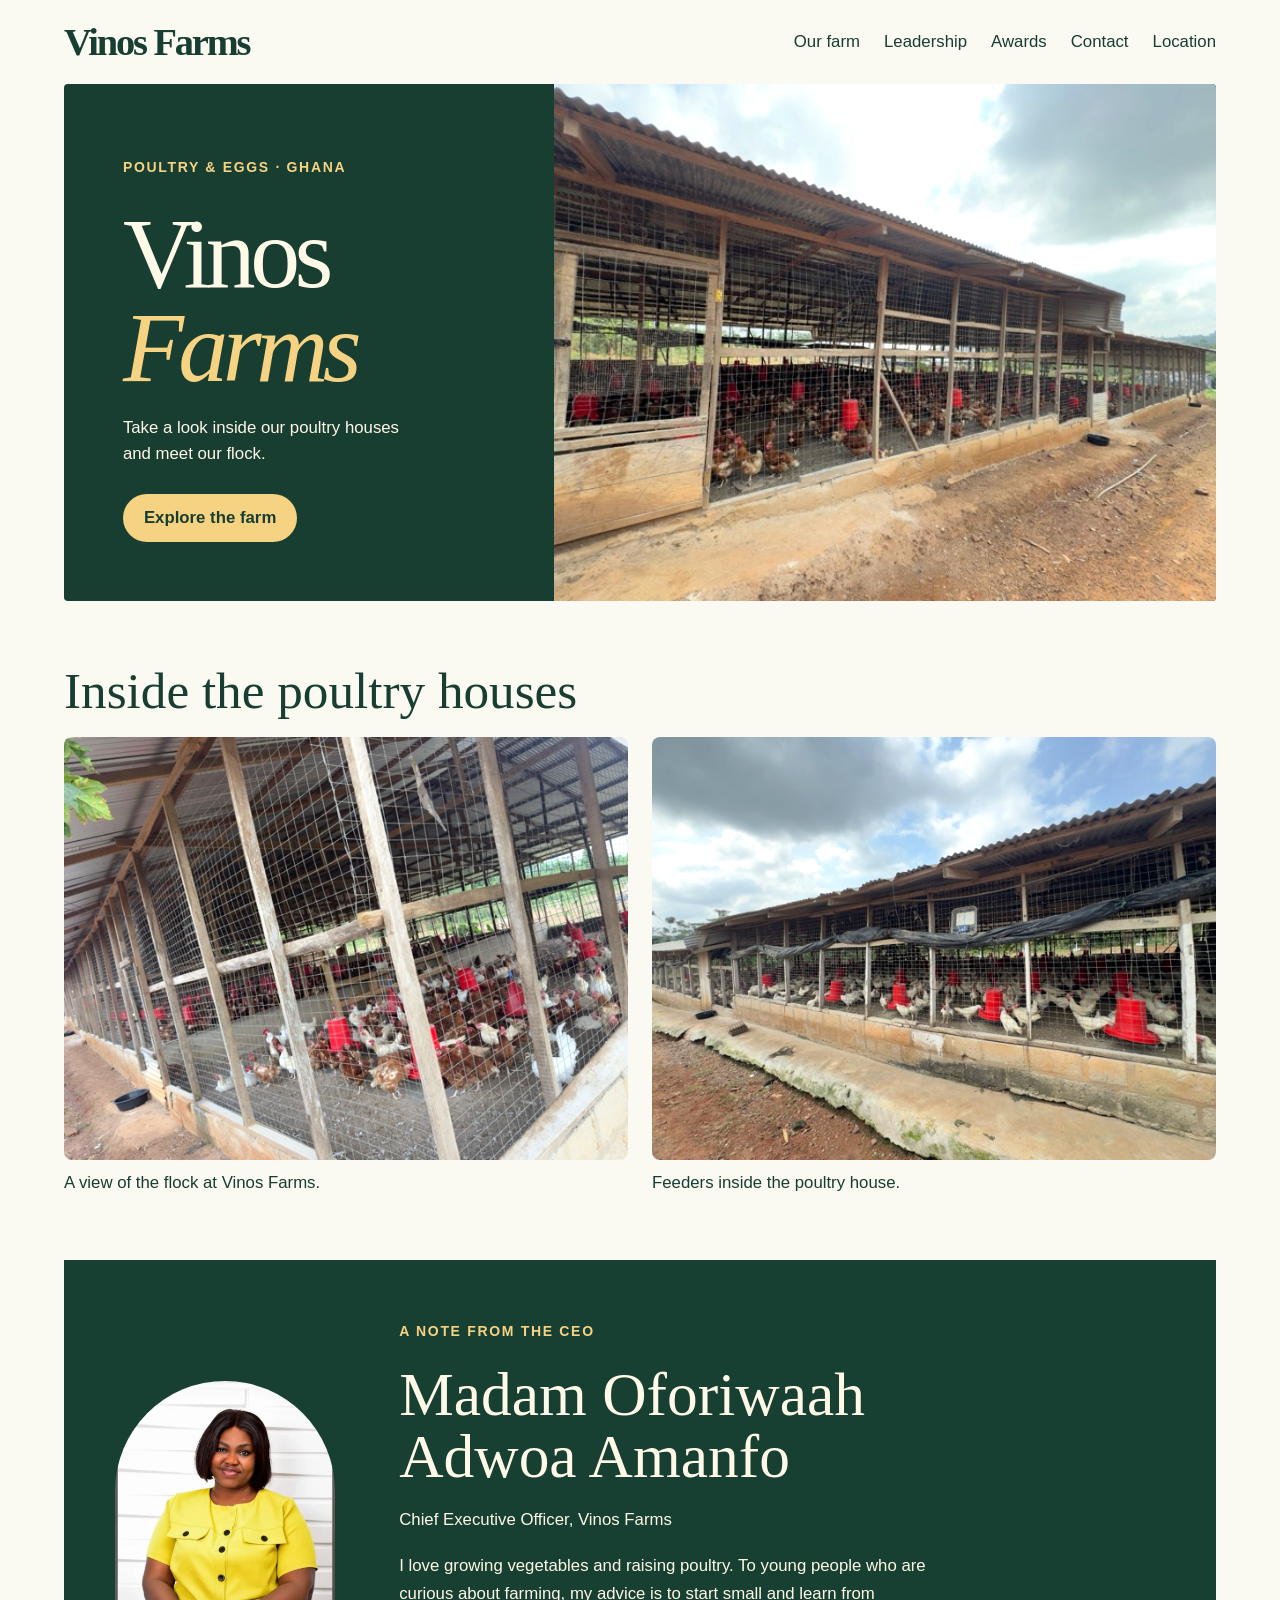
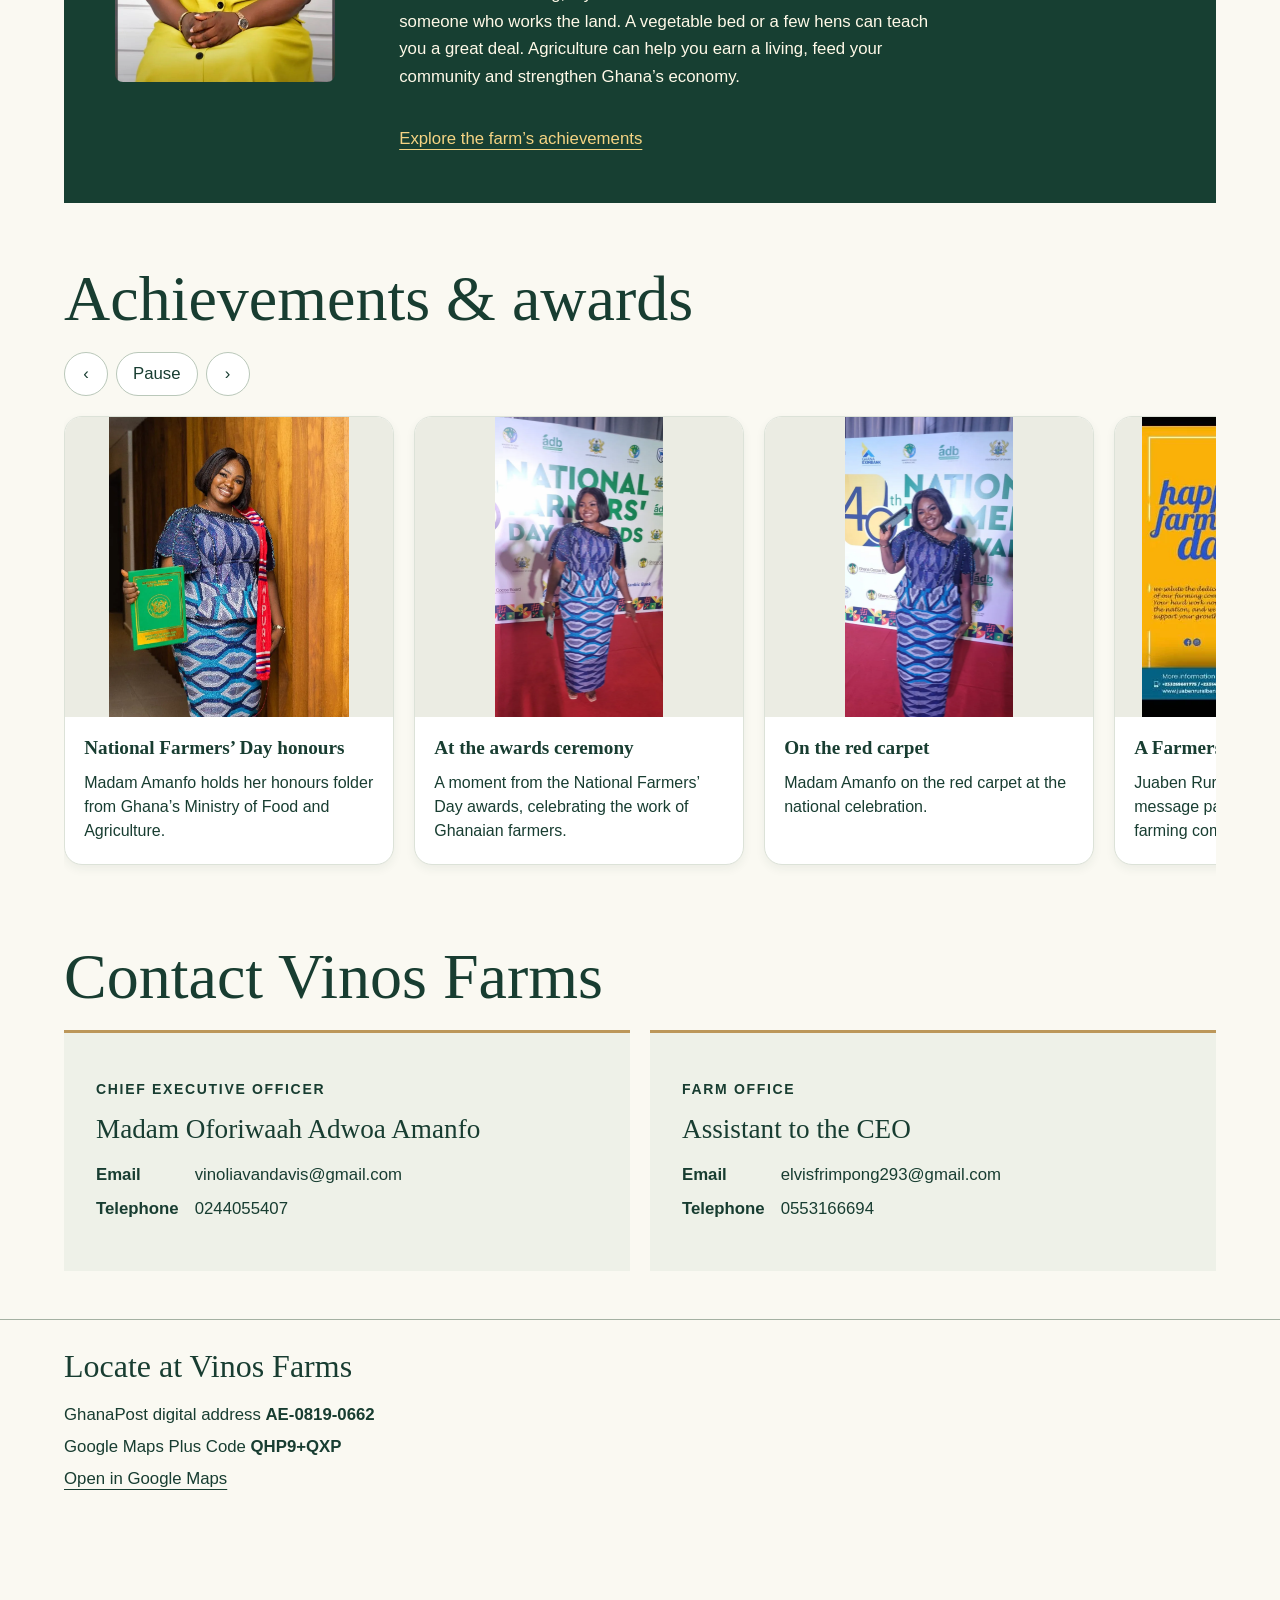
==== commit 14013b0d: "Update telephone number in index.html" ====
--- a/index.html
+++ b/index.html
@@ -91,7 +91,7 @@
       <p class="eyebrow">Farm office</p>
       <h3>Assistant to the CEO</h3>
       <dl><dt>Email</dt><dd>elvisfrimpong293@gmail.com</dd>
-          <dt>Telephone</dt><dd>+233553166694</dd></dl>
+          <dt>Telephone</dt><dd>0553166694</dd></dl>
     </article>
   </div>
 </section>
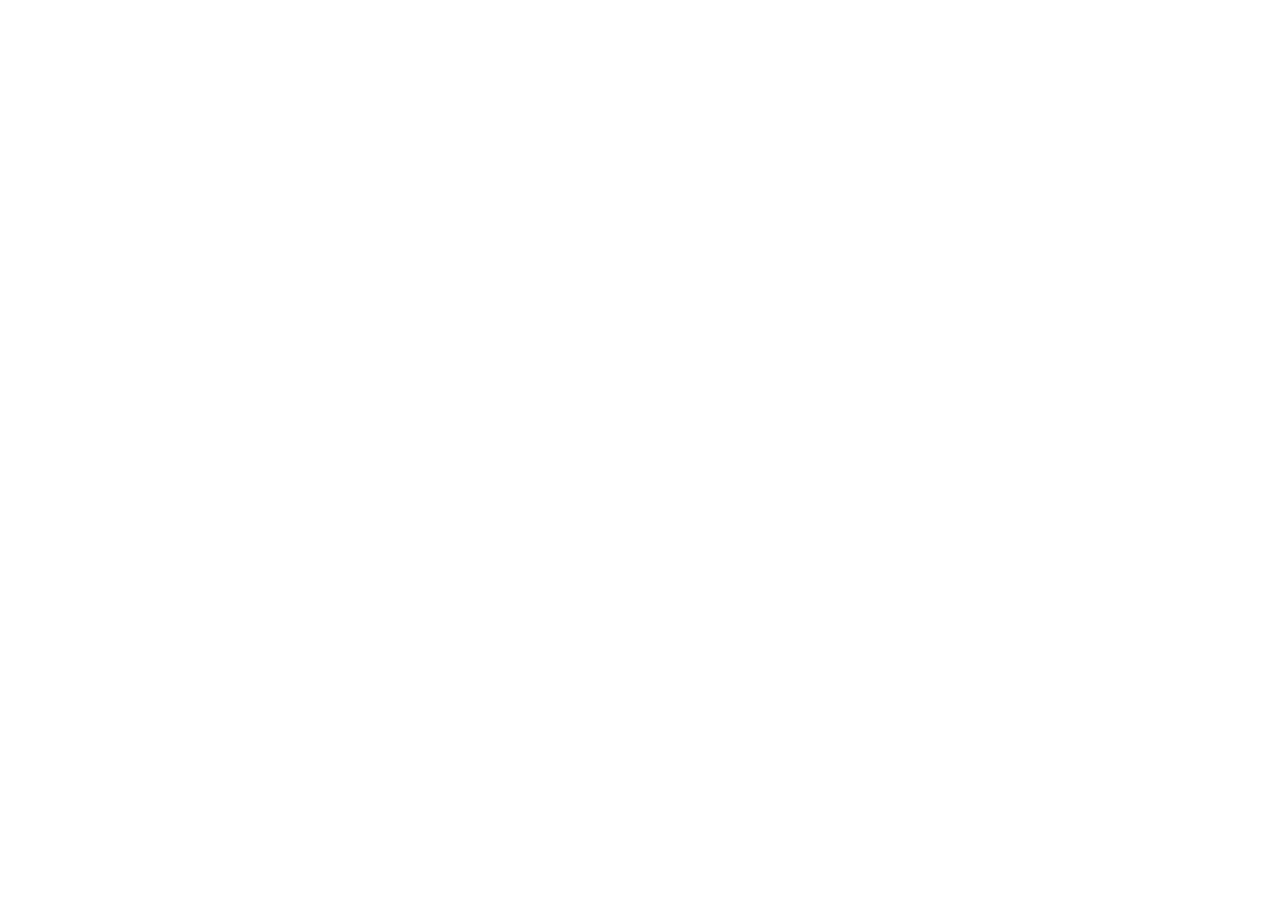
==== commit 2035d785: "Forward existing Vinos Farms links to the branded website" ====
--- a/index.html
+++ b/index.html
@@ -2,112 +2,10 @@
 <html lang="en">
 <head>
 <meta charset="utf-8">
-<meta name="viewport" content="width=device-width,initial-scale=1">
-<meta name="theme-color" content="#183d31">
-<title>Vinos Farms | Poultry &amp; Eggs in Ghana</title>
-<meta name="description" content="Explore Vinos Farms, a poultry and egg farm in Ghana. See our flock, meet CEO Madam Oforiwaah Adwoa Amanfo, and find the farm on Google Maps.">
-<link rel="canonical" href="https://elvisfrimpong-da.github.io/vinos-farms/">
-<link rel="stylesheet" href="styles.css?v=gallery-contact">
+<title>Vinos Farms</title>
+<link rel="canonical" href="https://vinosfarms.github.io/">
+<script>location.replace("https://vinosfarms.github.io/" + location.search + location.hash);</script>
+<meta http-equiv="refresh" content="0; url=https://vinosfarms.github.io/">
 </head>
-<body>
-<header>
-<a class="brand" href="#">Vinos Farms</a>
-<nav aria-label="Main navigation">
-<a href="#farm">Our farm</a>
-<a href="#ceo">Leadership</a>
-<a href="#awards">Awards</a>
-<a href="#contact">Contact</a>
-<a href="#location">Location</a>
-</nav>
-</header>
-<main>
-<section class="hero">
-<div class="intro">
-<p class="eyebrow">Poultry &amp; eggs · Ghana</p>
-<h1>Vinos <em>Farms</em></h1>
-<p>Take a look inside our poultry houses and meet our flock.</p>
-<a class="button" href="#farm">Explore the farm</a>
-</div>
-<img src="images/poultry-house.jpg" alt="View down the length of a Vinos Farms poultry house under a cloudy sky">
-</section>
-<section class="gallery" id="farm">
-<h2>Inside the poultry houses</h2>
-<div class="photos">
-<figure>
-<img loading="lazy" src="images/farm-flock.jpg" alt="A view of the flock at Vinos Farms.">
-<figcaption>A view of the flock at Vinos Farms.</figcaption>
-</figure>
-<figure>
-<img loading="lazy" src="images/feeders.jpg" alt="Feeders inside the poultry house.">
-<figcaption>Feeders inside the poultry house.</figcaption>
-</figure>
-</div>
-</section>
-<section id="ceo" class="leadership">
-  <img loading="lazy" src="images/ceo.webp" alt="Madam Oforiwaah Adwoa Amanfo in a yellow dress">
-  <div><p class="eyebrow">A note from the CEO</p>
-    <h2>Madam Oforiwaah Adwoa Amanfo</h2>
-    <p>Chief Executive Officer, Vinos Farms</p>
-    <p class="ceo-note">I love growing vegetables and raising poultry. To young people who are curious about farming, my advice is to start small and learn from someone who works the land. A vegetable bed or a few hens can teach you a great deal. Agriculture can help you earn a living, feed your community and strengthen Ghana’s economy.</p>
-    <a href="#awards">Explore the farm’s achievements</a>
-  </div>
-</section>
-<section id="awards" class="awards">
-  <h2>Achievements &amp; awards</h2>
-  <div class="award-controls" hidden>
-    <button type="button" id="previous-award" aria-label="Previous award">‹</button>
-    <button type="button" id="toggle-awards">Pause</button>
-    <button type="button" id="next-award" aria-label="Next award">›</button>
-  </div>
-  <div class="awards-grid" tabindex="0" role="region" aria-label="Farm recognition photos">
-    <figure>
-      <a href="images/national-honours.webp"><img loading="lazy" src="images/national-honours.webp" alt="Madam Amanfo holding the green National Farmers’ Day Honours folder."></a>
-      <figcaption><strong>National Farmers’ Day honours</strong><p>Madam Amanfo holds her honours folder from Ghana’s Ministry of Food and Agriculture.</p></figcaption>
-    </figure>
-    <figure>
-      <a href="images/awards-portrait.webp"><img loading="lazy" src="images/awards-portrait.webp" alt="Portrait at the National Farmers’ Day awards backdrop."></a>
-      <figcaption><strong>At the awards ceremony</strong><p>A moment from the National Farmers’ Day awards, celebrating the work of Ghanaian farmers.</p></figcaption>
-    </figure>
-    <figure>
-      <a href="images/awards-ceremony.webp"><img loading="lazy" src="images/awards-ceremony.webp" alt="A second photograph from the National Farmers’ Day ceremony."></a>
-      <figcaption><strong>On the red carpet</strong><p>Madam Amanfo on the red carpet at the national celebration.</p></figcaption>
-    </figure>
-    <figure>
-      <a href="images/farmers-day.webp"><img loading="lazy" src="images/farmers-day.webp" alt="Juaben Rural Bank’s Farmers’ Day poster featuring a poultry farmer."></a>
-      <figcaption><strong>A Farmers’ Day tribute</strong><p>Juaben Rural Bank’s Farmers’ Day message pays tribute to Ghana’s farming community.</p></figcaption>
-    </figure>
-  </div>
-</section>
-<section id="contact" class="contacts" aria-labelledby="contact-heading">
-  <h2 id="contact-heading">Contact Vinos Farms</h2>
-  <div class="contact-grid">
-    <article>
-      <p class="eyebrow">Chief Executive Officer</p>
-      <h3>Madam Oforiwaah Adwoa Amanfo</h3>
-      <dl><dt>Email</dt><dd>vinoliavandavis@gmail.com</dd>
-          <dt>Telephone</dt><dd>0244055407</dd></dl>
-    </article>
-    <article>
-      <p class="eyebrow">Farm office</p>
-      <h3>Assistant to the CEO</h3>
-      <dl><dt>Email</dt><dd>elvisfrimpong293@gmail.com</dd>
-          <dt>Telephone</dt><dd>0553166694</dd></dl>
-    </article>
-  </div>
-</section>
-</main>
-<footer id="location">
-<h2>Locate at Vinos Farms</h2>
-<p>GhanaPost digital address <strong>AE-0819-0662</strong>
-</p>
-<p>Google Maps Plus Code <strong>QHP9+QXP</strong>
-</p>
-<p>
-<a href="https://www.google.com/maps/search/?api=1&amp;query=QHP9%2BQXP%2C%20Ejisu%2C%20Ghana">Open in Google Maps</a>
-</p>
-<iframe title="Vinos Farms location on Google Maps" loading="lazy" allowfullscreen referrerpolicy="no-referrer-when-downgrade" src="https://maps.google.com/maps?q=QHP9%2BQXP%2C%20Ejisu%2C%20Ghana&amp;z=16&amp;output=embed">
-</iframe>
-</footer>
-<script src="awards.js?v=autoplay" defer></script>
-</body>
+<body><p>Visit <a href="https://vinosfarms.github.io/">Vinos Farms at vinosfarms.github.io</a>.</p></body>
 </html>
